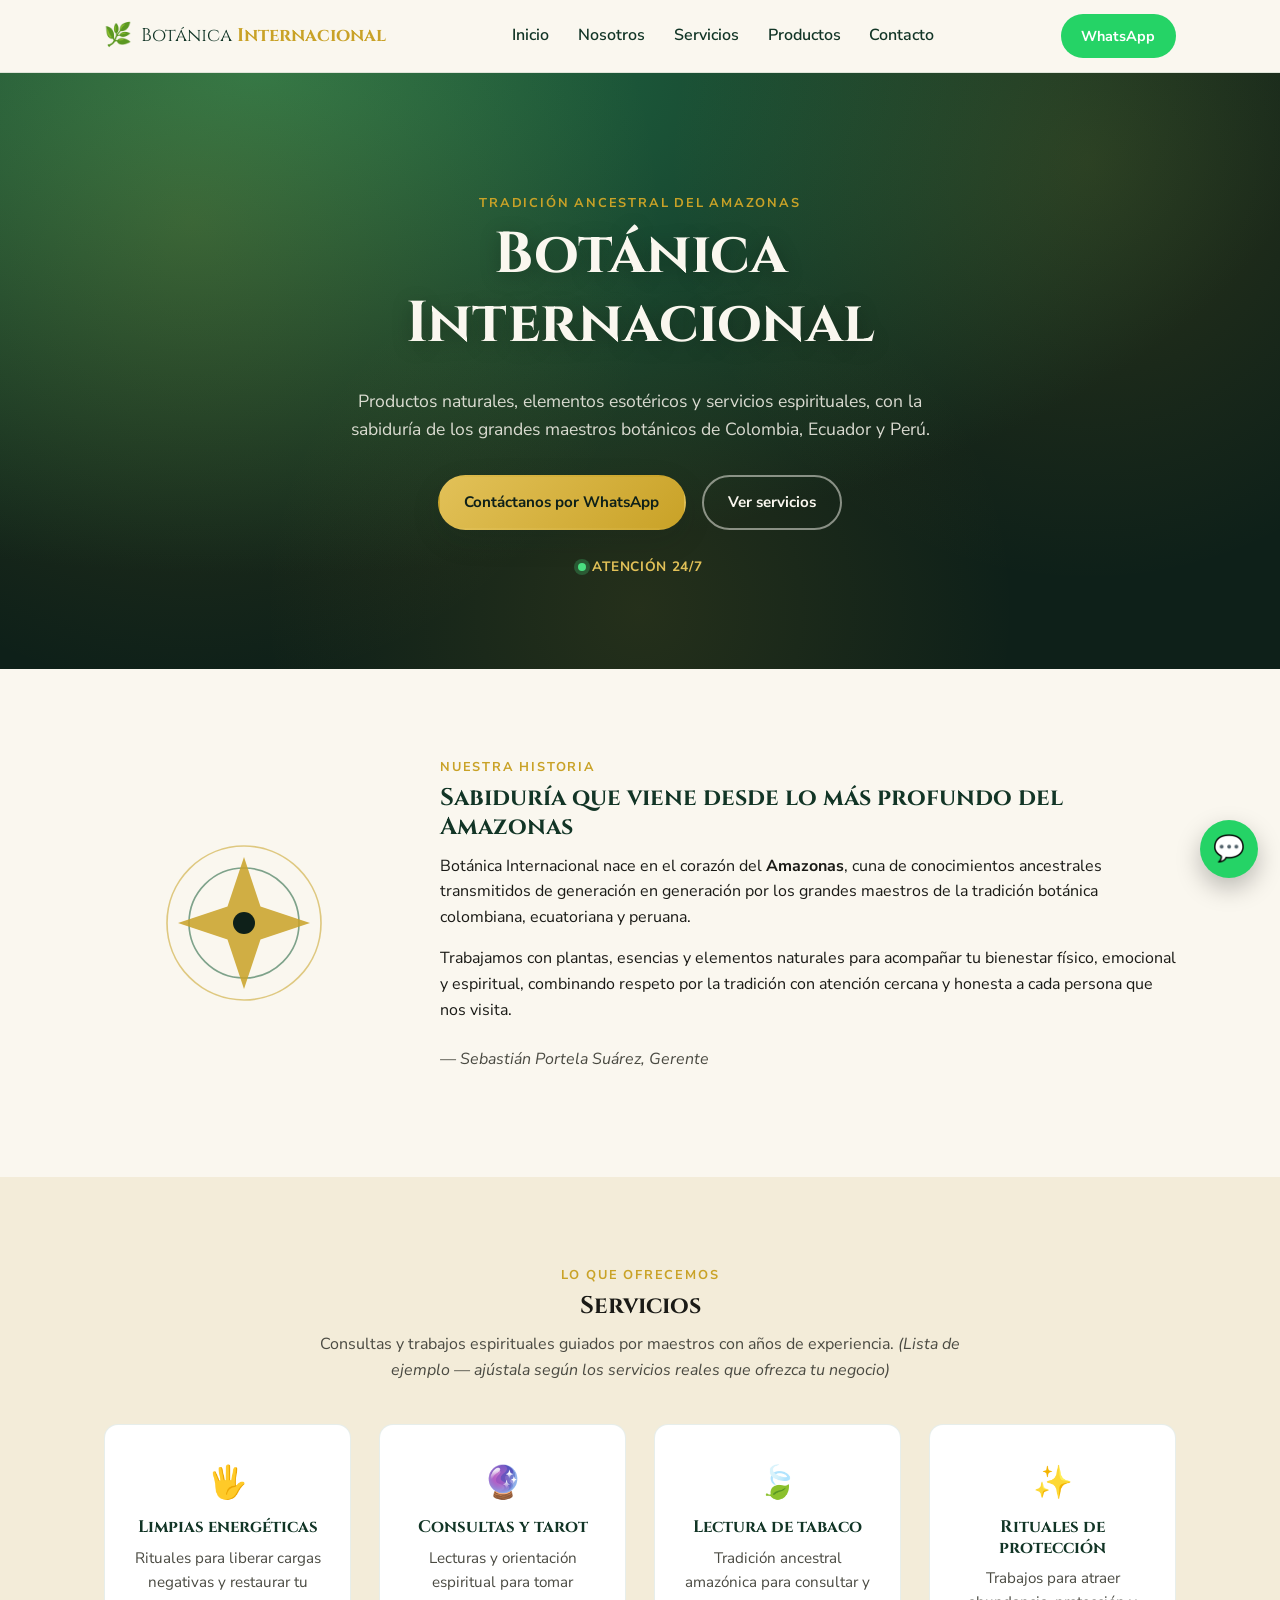
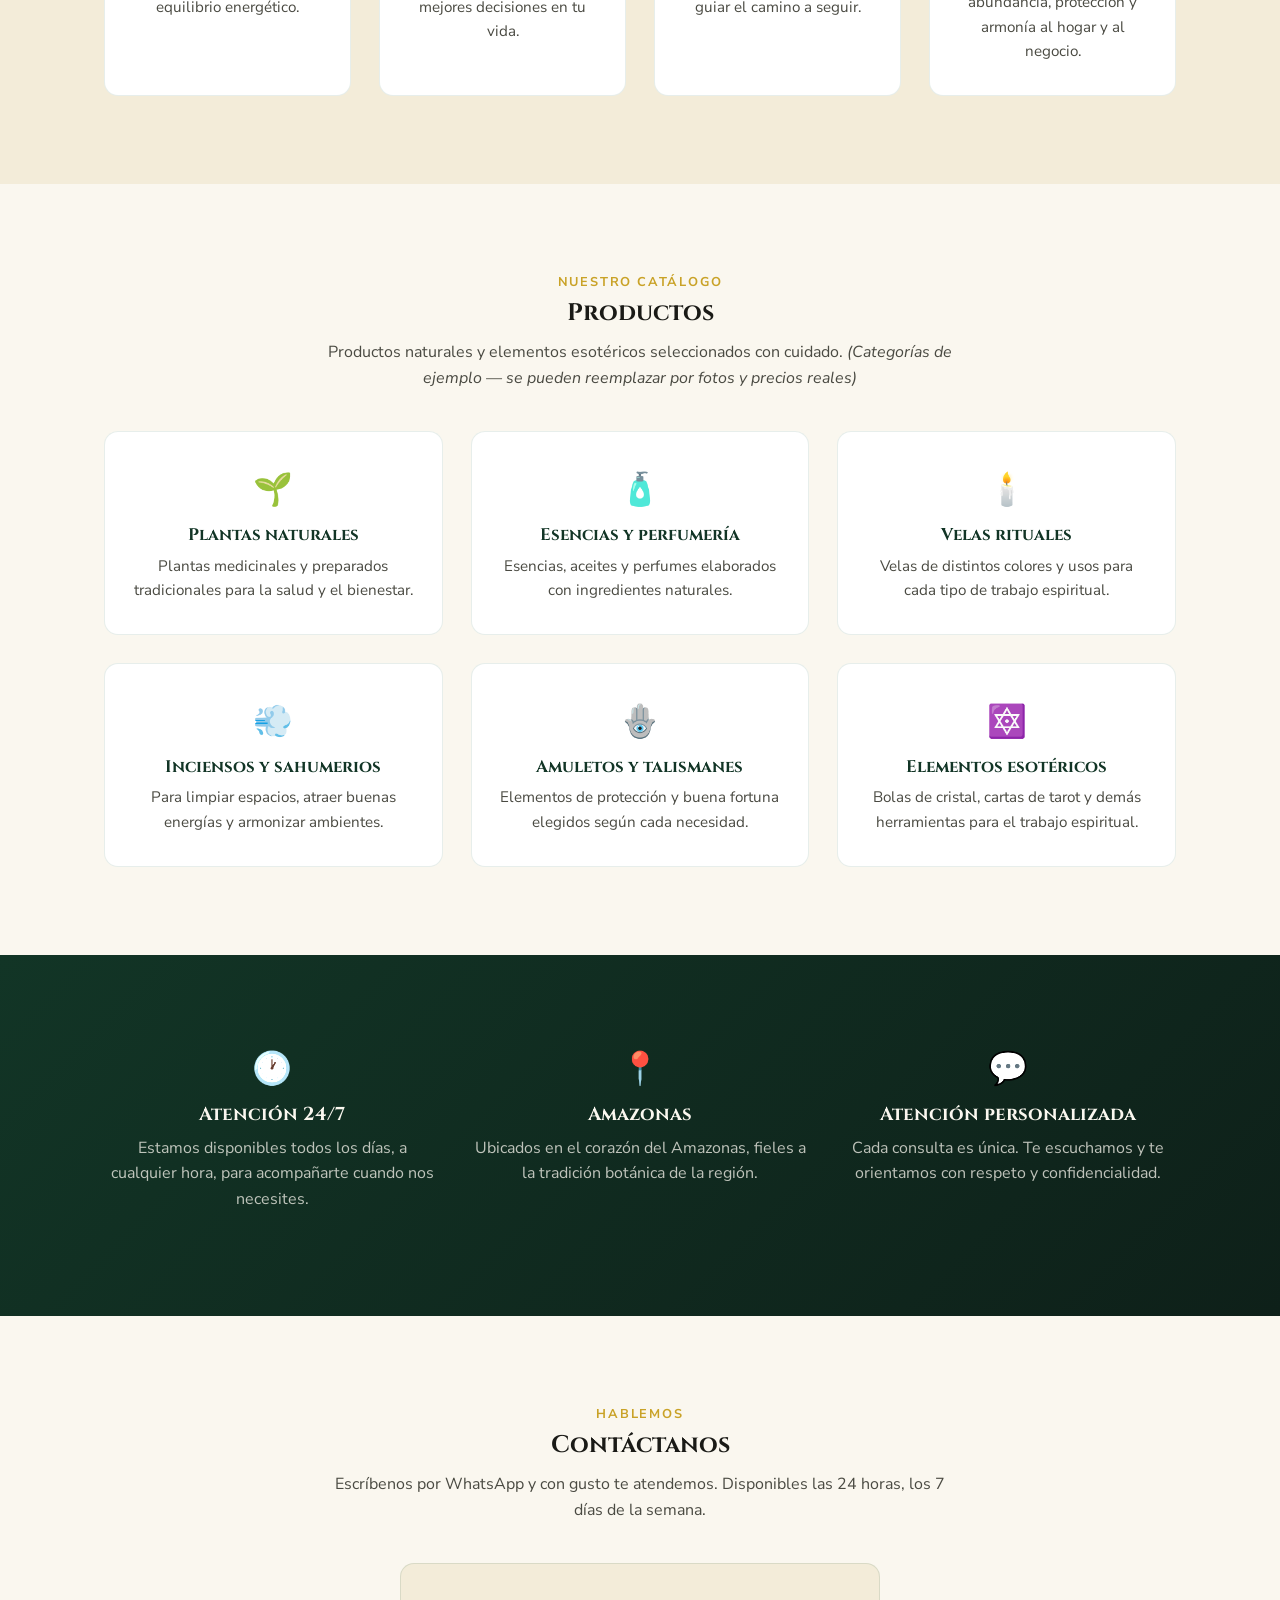
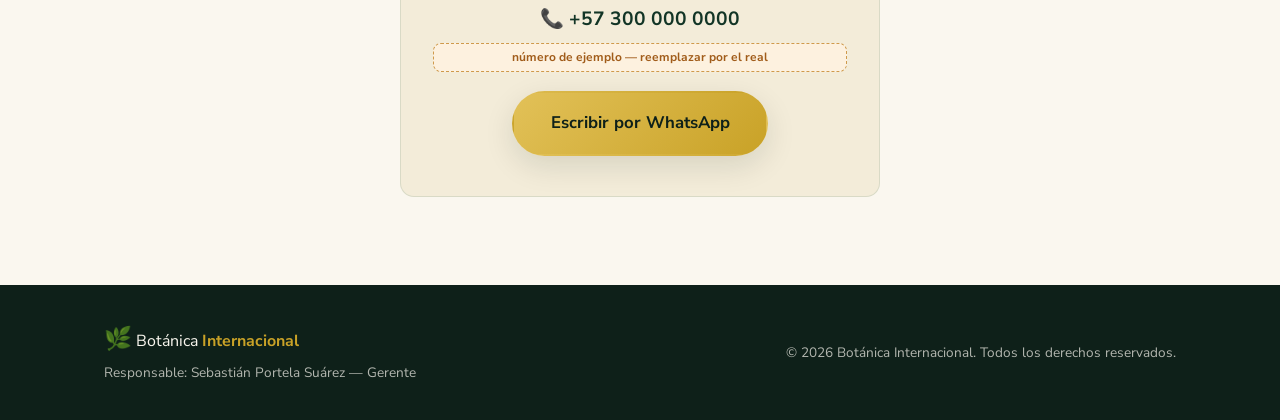
==== index.html @ 78e4eec8 "Sitio inicial: Botánica Internacional (landing page) Co-Authored-By: Claude Sonnet 5 <noreply@anthro" ====
<!DOCTYPE html>
<html lang="es">
<head>
<meta charset="UTF-8">
<meta name="viewport" content="width=device-width, initial-scale=1.0">
<title>Botánica Internacional | Productos Naturales y Elementos Esotéricos - Amazonas</title>
<meta name="description" content="Botánica Internacional: productos naturales, elementos esotéricos y servicios espirituales con sabiduría ancestral del Amazonas. Atención 24/7.">
<link rel="preconnect" href="https://fonts.googleapis.com">
<link href="https://fonts.googleapis.com/css2?family=Cinzel:wght@500;700&family=Nunito+Sans:wght@400;600;700&display=swap" rel="stylesheet">
<link rel="stylesheet" href="css/styles.css">
</head>
<body>

<!-- ===== HEADER ===== -->
<header class="site-header" id="header">
  <div class="container header-inner">
    <a href="#inicio" class="logo">
      <span class="logo-icon">🌿</span>
      <span class="logo-text">Botánica <strong>Internacional</strong></span>
    </a>

    <nav class="nav" id="nav">
      <a href="#inicio">Inicio</a>
      <a href="#nosotros">Nosotros</a>
      <a href="#servicios">Servicios</a>
      <a href="#productos">Productos</a>
      <a href="#contacto">Contacto</a>
    </nav>

    <a href="https://wa.me/573000000000?text=Hola%2C%20quisiera%20más%20información" target="_blank" rel="noopener" class="btn btn-whatsapp header-cta">
      WhatsApp
    </a>

    <button class="hamburger" id="hamburger" aria-label="Abrir menú" aria-expanded="false">
      <span></span><span></span><span></span>
    </button>
  </div>
</header>

<!-- ===== HERO ===== -->
<section class="hero" id="inicio">
  <div class="hero-pattern" aria-hidden="true"></div>
  <div class="container hero-inner">
    <p class="eyebrow">Tradición ancestral del Amazonas</p>
    <h1>Botánica Internacional</h1>
    <p class="hero-sub">
      Productos naturales, elementos esotéricos y servicios espirituales,
      con la sabiduría de los grandes maestros botánicos de Colombia, Ecuador y Perú.
    </p>
    <div class="hero-actions">
      <a href="https://wa.me/573000000000?text=Hola%2C%20quisiera%20más%20información" target="_blank" rel="noopener" class="btn btn-gold">Contáctanos por WhatsApp</a>
      <a href="#servicios" class="btn btn-outline">Ver servicios</a>
    </div>
    <div class="hero-badge">
      <span class="dot"></span> Atención 24/7
    </div>
  </div>
</section>

<!-- ===== NOSOTROS ===== -->
<section class="section" id="nosotros">
  <div class="container about-grid">
    <div class="about-art" aria-hidden="true">
      <svg viewBox="0 0 200 200" class="mystic-svg">
        <circle cx="100" cy="100" r="70" class="ring ring-1"/>
        <circle cx="100" cy="100" r="50" class="ring ring-2"/>
        <path d="M100 40 L115 85 L160 100 L115 115 L100 160 L85 115 L40 100 L85 85 Z" class="star"/>
        <circle cx="100" cy="100" r="10" class="eye-center"/>
      </svg>
    </div>
    <div class="about-text">
      <p class="eyebrow">Nuestra historia</p>
      <h2>Sabiduría que viene desde lo más profundo del Amazonas</h2>
      <p>
        Botánica Internacional nace en el corazón del <strong>Amazonas</strong>, cuna de conocimientos
        ancestrales transmitidos de generación en generación por los grandes maestros de la
        tradición botánica colombiana, ecuatoriana y peruana.
      </p>
      <p>
        Trabajamos con plantas, esencias y elementos naturales para acompañar tu bienestar físico,
        emocional y espiritual, combinando respeto por la tradición con atención cercana y honesta
        a cada persona que nos visita.
      </p>
      <p class="signature">— Sebastián Portela Suárez, Gerente</p>
    </div>
  </div>
</section>

<!-- ===== SERVICIOS ===== -->
<section class="section section-alt" id="servicios">
  <div class="container">
    <p class="eyebrow center">Lo que ofrecemos</p>
    <h2 class="center">Servicios</h2>
    <p class="section-lead center">
      Consultas y trabajos espirituales guiados por maestros con años de experiencia.
      <em>(Lista de ejemplo — ajústala según los servicios reales que ofrezca tu negocio)</em>
    </p>

    <div class="grid grid-4">
      <div class="card">
        <div class="card-icon">🖐️</div>
        <h3>Limpias energéticas</h3>
        <p>Rituales para liberar cargas negativas y restaurar tu equilibrio energético.</p>
      </div>
      <div class="card">
        <div class="card-icon">🔮</div>
        <h3>Consultas y tarot</h3>
        <p>Lecturas y orientación espiritual para tomar mejores decisiones en tu vida.</p>
      </div>
      <div class="card">
        <div class="card-icon">🍃</div>
        <h3>Lectura de tabaco</h3>
        <p>Tradición ancestral amazónica para consultar y guiar el camino a seguir.</p>
      </div>
      <div class="card">
        <div class="card-icon">✨</div>
        <h3>Rituales de protección</h3>
        <p>Trabajos para atraer abundancia, protección y armonía al hogar y al negocio.</p>
      </div>
    </div>
  </div>
</section>

<!-- ===== PRODUCTOS ===== -->
<section class="section" id="productos">
  <div class="container">
    <p class="eyebrow center">Nuestro catálogo</p>
    <h2 class="center">Productos</h2>
    <p class="section-lead center">
      Productos naturales y elementos esotéricos seleccionados con cuidado.
      <em>(Categorías de ejemplo — se pueden reemplazar por fotos y precios reales)</em>
    </p>

    <div class="grid grid-3">
      <div class="card product-card">
        <div class="card-icon">🌱</div>
        <h3>Plantas naturales</h3>
        <p>Plantas medicinales y preparados tradicionales para la salud y el bienestar.</p>
      </div>
      <div class="card product-card">
        <div class="card-icon">🧴</div>
        <h3>Esencias y perfumería</h3>
        <p>Esencias, aceites y perfumes elaborados con ingredientes naturales.</p>
      </div>
      <div class="card product-card">
        <div class="card-icon">🕯️</div>
        <h3>Velas rituales</h3>
        <p>Velas de distintos colores y usos para cada tipo de trabajo espiritual.</p>
      </div>
      <div class="card product-card">
        <div class="card-icon">💨</div>
        <h3>Inciensos y sahumerios</h3>
        <p>Para limpiar espacios, atraer buenas energías y armonizar ambientes.</p>
      </div>
      <div class="card product-card">
        <div class="card-icon">🪬</div>
        <h3>Amuletos y talismanes</h3>
        <p>Elementos de protección y buena fortuna elegidos según cada necesidad.</p>
      </div>
      <div class="card product-card">
        <div class="card-icon">🔯</div>
        <h3>Elementos esotéricos</h3>
        <p>Bolas de cristal, cartas de tarot y demás herramientas para el trabajo espiritual.</p>
      </div>
    </div>
  </div>
</section>

<!-- ===== ATENCIÓN / UBICACIÓN ===== -->
<section class="section section-dark" id="atencion">
  <div class="container atencion-grid">
    <div class="atencion-item">
      <div class="card-icon">🕐</div>
      <h3>Atención 24/7</h3>
      <p>Estamos disponibles todos los días, a cualquier hora, para acompañarte cuando nos necesites.</p>
    </div>
    <div class="atencion-item">
      <div class="card-icon">📍</div>
      <h3>Amazonas</h3>
      <p>Ubicados en el corazón del Amazonas, fieles a la tradición botánica de la región.</p>
    </div>
    <div class="atencion-item">
      <div class="card-icon">💬</div>
      <h3>Atención personalizada</h3>
      <p>Cada consulta es única. Te escuchamos y te orientamos con respeto y confidencialidad.</p>
    </div>
  </div>
</section>

<!-- ===== CONTACTO ===== -->
<section class="section contact-section" id="contacto">
  <div class="container contact-inner">
    <p class="eyebrow center">Hablemos</p>
    <h2 class="center">Contáctanos</h2>
    <p class="section-lead center">
      Escríbenos por WhatsApp y con gusto te atendemos. Disponibles las 24 horas, los 7 días de la semana.
    </p>

    <div class="contact-box">
      <p class="contact-phone">
        📞 <strong>+57 300 000 0000</strong>
        <span class="placeholder-tag">número de ejemplo — reemplazar por el real</span>
      </p>
      <a href="https://wa.me/573000000000?text=Hola%2C%20quisiera%20más%20información" target="_blank" rel="noopener" class="btn btn-gold btn-lg">
        Escribir por WhatsApp
      </a>
    </div>
  </div>
</section>

<!-- ===== FOOTER ===== -->
<footer class="site-footer">
  <div class="container footer-inner">
    <div>
      <span class="logo-icon">🌿</span>
      <span class="logo-text">Botánica <strong>Internacional</strong></span>
      <p class="footer-resp">Responsable: Sebastián Portela Suárez — Gerente</p>
    </div>
    <p class="footer-copy">&copy; <span id="year"></span> Botánica Internacional. Todos los derechos reservados.</p>
  </div>
</footer>

<!-- Botón flotante de WhatsApp -->
<a href="https://wa.me/573000000000?text=Hola%2C%20quisiera%20más%20información" target="_blank" rel="noopener" class="whatsapp-float" aria-label="Escríbenos por WhatsApp">
  💬
</a>

<script src="js/script.js"></script>
</body>
</html>
---- css/styles.css ----
/* =========================================================
   Botánica Internacional — estilos
   Paleta inspirada en el ticket del sorteo: verde profundo + dorado
   ========================================================= */

:root{
  --green-950:#0e2019;
  --green-900:#123526;
  --green-800:#1b5e3a;
  --green-700:#227249;
  --gold-500:#c9a227;
  --gold-400:#e2c158;
  --cream-50:#faf7ef;
  --cream-100:#f3ecd9;
  --ink-900:#1a1a16;
  --ink-600:#4a4a42;

  --font-display:'Cinzel', serif;
  --font-body:'Nunito Sans', sans-serif;

  --radius:14px;
  --shadow-soft:0 10px 30px rgba(14,32,25,.12);
  --shadow-lift:0 16px 40px rgba(14,32,25,.2);
}

*{box-sizing:border-box;}
html{scroll-behavior:smooth;}
body{
  margin:0;
  font-family:var(--font-body);
  color:var(--ink-900);
  background:var(--cream-50);
  line-height:1.6;
}
img{max-width:100%;display:block;}
a{text-decoration:none;color:inherit;}
h1,h2,h3{font-family:var(--font-display);line-height:1.2;margin:0 0 .5em;}
p{margin:0 0 1em;}

.container{
  width:100%;
  max-width:1120px;
  margin:0 auto;
  padding:0 24px;
}

.eyebrow{
  text-transform:uppercase;
  letter-spacing:.14em;
  font-size:.8rem;
  font-weight:700;
  color:var(--gold-500);
  margin-bottom:.5em;
}
.center{text-align:center;}
.section-lead{max-width:640px;margin:0 auto 2.5rem;color:var(--ink-600);}
.section-lead.center{margin-left:auto;margin-right:auto;}

/* ---------- Buttons ---------- */
.btn{
  display:inline-flex;
  align-items:center;
  justify-content:center;
  gap:.5em;
  padding:.85em 1.6em;
  border-radius:999px;
  font-weight:700;
  font-size:.95rem;
  transition:transform .15s ease, box-shadow .15s ease, background .15s ease;
  border:2px solid transparent;
  cursor:pointer;
}
.btn:hover{transform:translateY(-2px);}
.btn-gold{
  background:linear-gradient(135deg,var(--gold-400),var(--gold-500));
  color:var(--green-950);
  box-shadow:var(--shadow-soft);
}
.btn-gold:hover{box-shadow:var(--shadow-lift);}
.btn-outline{
  border-color:rgba(250,247,239,.5);
  color:var(--cream-50);
}
.btn-outline:hover{background:rgba(250,247,239,.1);}
.btn-whatsapp{
  background:#25D366;
  color:#fff;
  padding:.6em 1.3em;
  font-size:.9rem;
}
.btn-lg{padding:1em 2.2em;font-size:1.05rem;}

/* ---------- Header ---------- */
.site-header{
  position:sticky;
  top:0;
  z-index:100;
  background:rgba(250,247,239,.92);
  backdrop-filter:blur(8px);
  border-bottom:1px solid rgba(27,94,58,.12);
}
.header-inner{
  display:flex;
  align-items:center;
  justify-content:space-between;
  padding:14px 24px;
  gap:16px;
}
.logo{display:flex;align-items:center;gap:.5em;font-family:var(--font-display);font-size:1.15rem;color:var(--green-900);}
.logo-icon{font-size:1.4rem;}
.logo-text strong{color:var(--gold-500);}

.nav{display:flex;gap:1.8rem;}
.nav a{
  font-weight:600;
  color:var(--green-900);
  position:relative;
  padding:4px 0;
}
.nav a::after{
  content:"";
  position:absolute;
  left:0;bottom:-2px;
  width:0;height:2px;
  background:var(--gold-500);
  transition:width .2s ease;
}
.nav a:hover::after{width:100%;}

.header-cta{white-space:nowrap;}

.hamburger{
  display:none;
  flex-direction:column;
  justify-content:center;
  gap:5px;
  width:38px;height:38px;
  background:none;
  border:none;
  cursor:pointer;
}
.hamburger span{
  display:block;
  height:2px;
  background:var(--green-900);
  border-radius:2px;
  transition:transform .2s ease, opacity .2s ease;
}

/* ---------- Hero ---------- */
.hero{
  position:relative;
  background:radial-gradient(120% 120% at 20% 0%, var(--green-700), var(--green-950) 70%);
  color:var(--cream-50);
  padding:120px 0 90px;
  overflow:hidden;
  text-align:center;
}
.hero-pattern{
  position:absolute;
  inset:0;
  background-image:
    radial-gradient(circle at 15% 25%, rgba(201,162,39,.18) 0, transparent 40%),
    radial-gradient(circle at 85% 15%, rgba(201,162,39,.14) 0, transparent 35%),
    radial-gradient(circle at 50% 90%, rgba(201,162,39,.12) 0, transparent 45%);
  pointer-events:none;
}
.hero-inner{position:relative;z-index:1;max-width:760px;}
.hero h1{
  font-size:clamp(2.4rem, 5vw, 3.6rem);
  color:var(--cream-50);
  text-shadow:0 4px 20px rgba(0,0,0,.25);
}
.hero-sub{
  font-size:1.1rem;
  color:rgba(250,247,239,.85);
  max-width:600px;
  margin-left:auto;
  margin-right:auto;
}
.hero-actions{
  display:flex;
  gap:16px;
  justify-content:center;
  flex-wrap:wrap;
  margin:2rem 0 1.5rem;
}
.hero-badge{
  display:inline-flex;
  align-items:center;
  gap:.5em;
  font-size:.85rem;
  font-weight:700;
  letter-spacing:.05em;
  text-transform:uppercase;
  color:var(--gold-400);
}
.dot{
  width:8px;height:8px;
  border-radius:50%;
  background:#4ade80;
  box-shadow:0 0 0 4px rgba(74,222,128,.25);
}

/* ---------- Sections ---------- */
.section{padding:88px 0;}
.section-alt{background:var(--cream-100);}
.section-dark{
  background:linear-gradient(135deg,var(--green-900),var(--green-950));
  color:var(--cream-50);
}
.section-dark h3{color:var(--cream-50);}
.section-dark .card-icon{filter:brightness(1.2);}

/* ---------- About ---------- */
.about-grid{
  display:grid;
  grid-template-columns:280px 1fr;
  gap:56px;
  align-items:center;
}
.about-art{display:flex;justify-content:center;}
.mystic-svg{width:220px;height:220px;}
.ring{fill:none;stroke:var(--gold-500);stroke-width:1.5;opacity:.55;}
.ring-2{stroke:var(--green-800);}
.star{fill:var(--gold-500);opacity:.85;}
.eye-center{fill:var(--green-950);}
.about-text h2{color:var(--green-900);}
.signature{font-style:italic;color:var(--ink-600);margin-top:1.5rem;}

/* ---------- Grids / cards ---------- */
.grid{display:grid;gap:28px;}
.grid-3{grid-template-columns:repeat(3,1fr);}
.grid-4{grid-template-columns:repeat(4,1fr);}

.card{
  background:#fff;
  border:1px solid rgba(27,94,58,.1);
  border-radius:var(--radius);
  padding:32px 24px;
  text-align:center;
  transition:transform .2s ease, box-shadow .2s ease;
}
.card:hover{transform:translateY(-4px);box-shadow:var(--shadow-soft);}
.section-alt .card{background:#fff;}
.card-icon{font-size:2rem;margin-bottom:.6rem;}
.card h3{font-size:1.05rem;color:var(--green-900);}
.section-dark .card h3{color:var(--cream-50);}
.card p{color:var(--ink-600);font-size:.95rem;margin:0;}
.section-dark .card p{color:rgba(250,247,239,.75);}

/* ---------- Atención ---------- */
.atencion-grid{
  display:grid;
  grid-template-columns:repeat(3,1fr);
  gap:32px;
  text-align:center;
}
.atencion-item h3{color:var(--cream-50);}
.atencion-item p{color:rgba(250,247,239,.75);}

/* ---------- Contact ---------- */
.contact-box{
  max-width:480px;
  margin:0 auto;
  text-align:center;
  background:var(--cream-100);
  border:1px solid rgba(27,94,58,.12);
  border-radius:var(--radius);
  padding:40px 32px;
}
.contact-phone{font-size:1.2rem;color:var(--green-900);}
.placeholder-tag{
  display:block;
  font-size:.75rem;
  font-weight:700;
  color:#a15c1a;
  background:#fdf1df;
  border:1px dashed #cf9a4c;
  border-radius:8px;
  padding:4px 10px;
  margin-top:8px;
}

/* ---------- Footer ---------- */
.site-footer{
  background:var(--green-950);
  color:rgba(250,247,239,.7);
  padding:36px 0;
}
.footer-inner{
  display:flex;
  justify-content:space-between;
  align-items:center;
  flex-wrap:wrap;
  gap:16px;
}
.footer-inner .logo-text{color:var(--cream-50);}
.footer-resp{font-size:.85rem;margin:.4em 0 0;}
.footer-copy{font-size:.85rem;margin:0;}

/* ---------- Floating WhatsApp ---------- */
.whatsapp-float{
  position:fixed;
  right:22px;
  bottom:22px;
  width:58px;height:58px;
  border-radius:50%;
  background:#25D366;
  color:#fff;
  display:flex;
  align-items:center;
  justify-content:center;
  font-size:1.6rem;
  box-shadow:0 10px 24px rgba(0,0,0,.25);
  z-index:200;
  transition:transform .15s ease;
}
.whatsapp-float:hover{transform:scale(1.08);}

/* ---------- Responsive ---------- */
@media (max-width:900px){
  .about-grid{grid-template-columns:1fr;text-align:center;}
  .about-art{order:-1;}
  .grid-4{grid-template-columns:repeat(2,1fr);}
  .grid-3{grid-template-columns:repeat(2,1fr);}
  .atencion-grid{grid-template-columns:1fr;}
}

@media (max-width:760px){
  .nav{
    position:fixed;
    top:70px;
    left:0;right:0;
    background:var(--cream-50);
    flex-direction:column;
    align-items:center;
    gap:0;
    padding:0;
    max-height:0;
    overflow:hidden;
    transition:max-height .25s ease;
    border-bottom:1px solid rgba(27,94,58,.12);
  }
  .nav.open{max-height:320px;padding:16px 0;}
  .nav a{padding:12px 0;width:100%;text-align:center;}
  .header-cta{display:none;}
  .hamburger{display:flex;}
  .grid-4,.grid-3{grid-template-columns:1fr;}
  .hero{padding:100px 0 70px;}
}
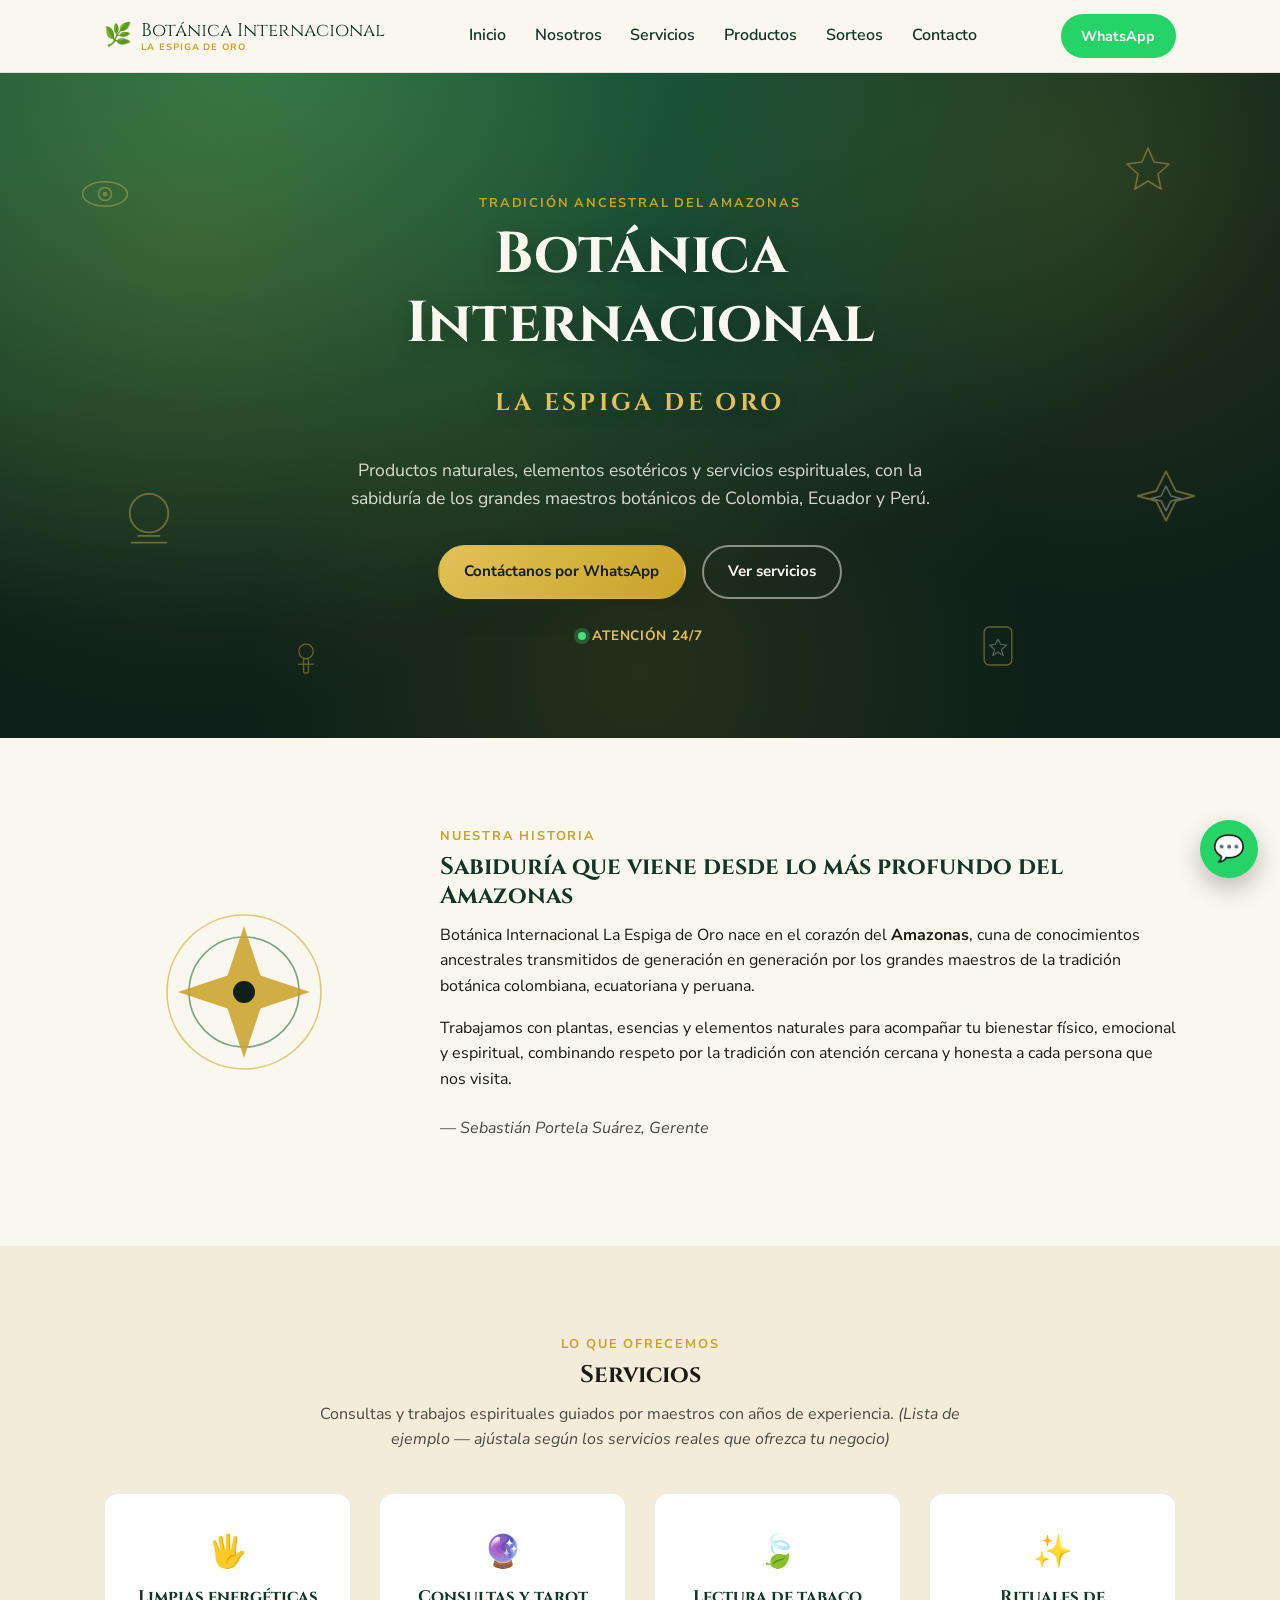
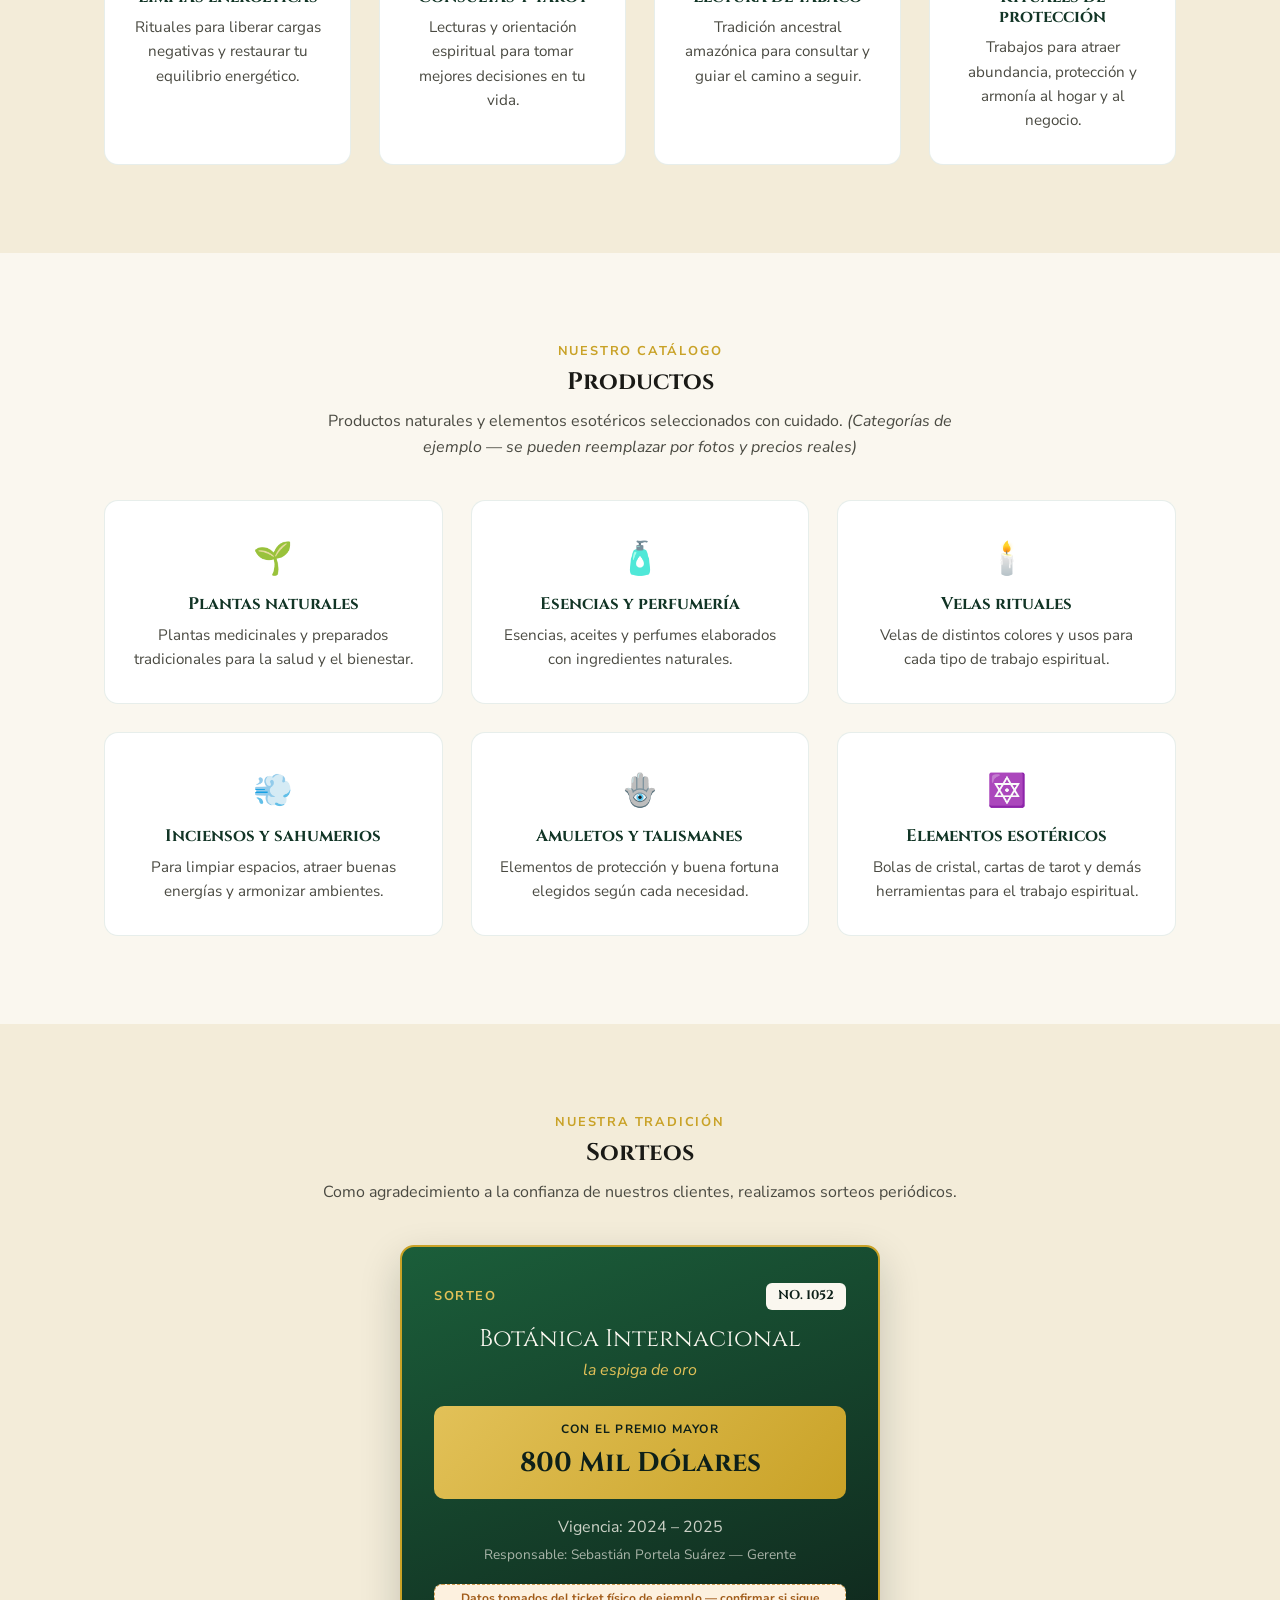
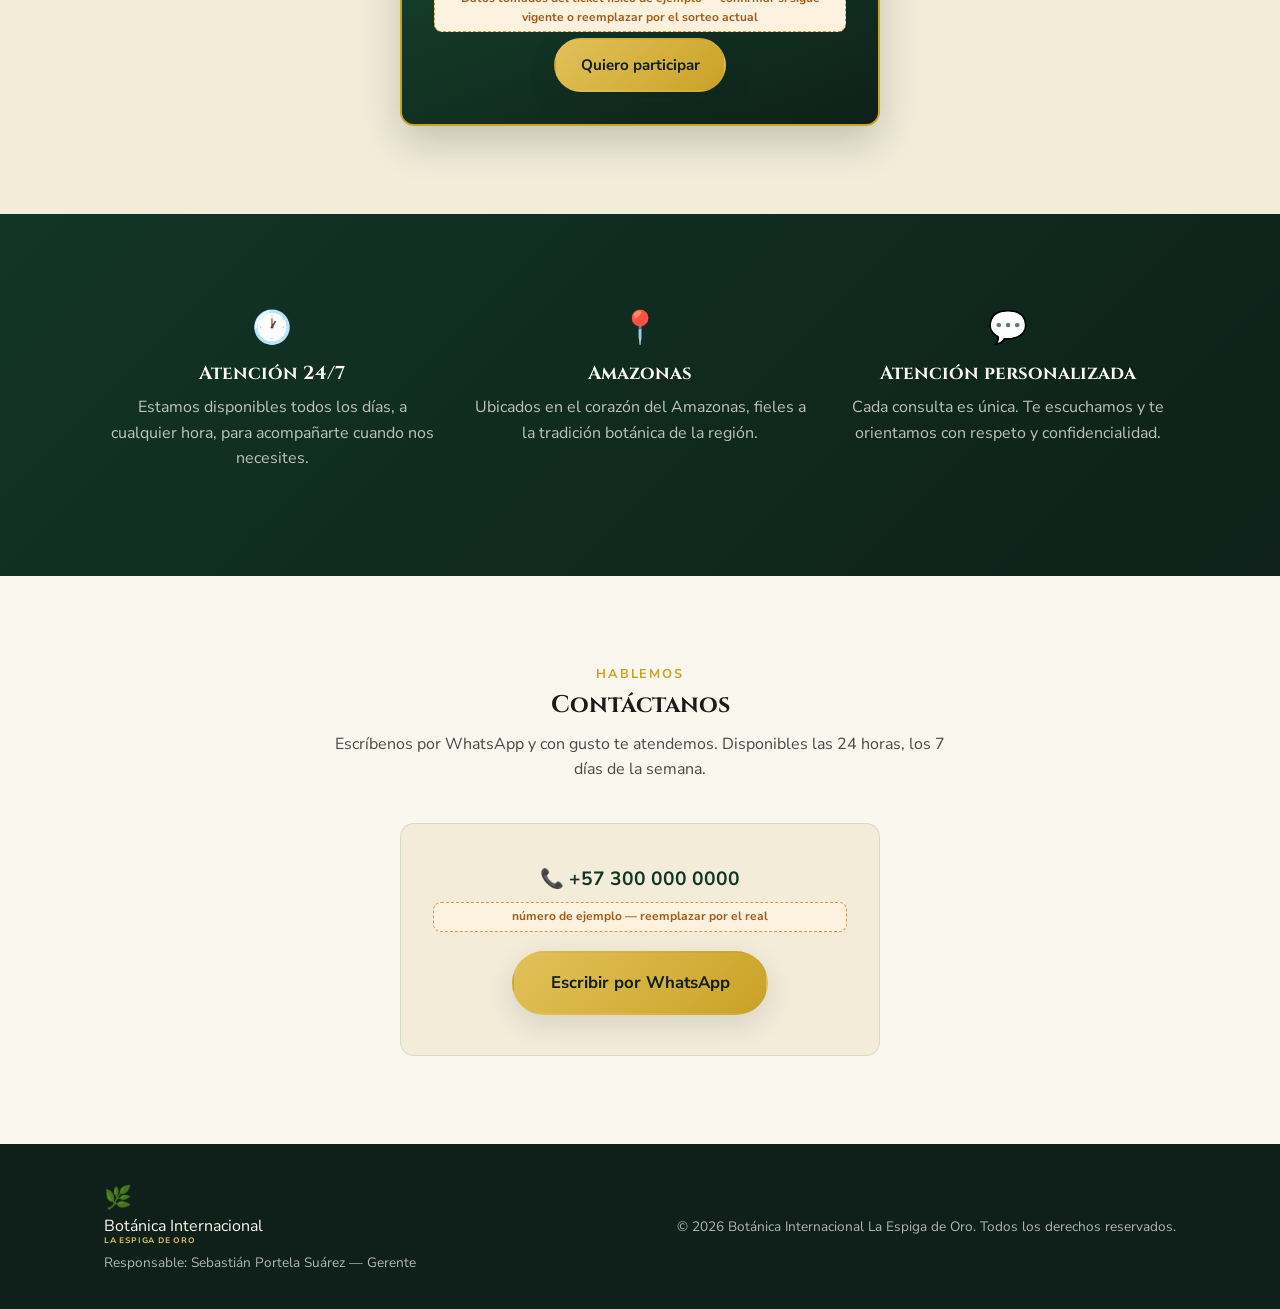
==== commit 576254d1: "Actualiza nombre a 'Botánica Internacional La Espiga de Oro', agrega íconos esotéricos decorativos e" ====
--- a/index.html
+++ b/index.html
@@ -3,8 +3,8 @@
 <head>
 <meta charset="UTF-8">
 <meta name="viewport" content="width=device-width, initial-scale=1.0">
-<title>Botánica Internacional | Productos Naturales y Elementos Esotéricos - Amazonas</title>
-<meta name="description" content="Botánica Internacional: productos naturales, elementos esotéricos y servicios espirituales con sabiduría ancestral del Amazonas. Atención 24/7.">
+<title>Botánica Internacional La Espiga de Oro | Productos Naturales y Elementos Esotéricos - Amazonas</title>
+<meta name="description" content="Botánica Internacional La Espiga de Oro: productos naturales, elementos esotéricos, servicios espirituales y sorteos con sabiduría ancestral del Amazonas. Atención 24/7.">
 <link rel="preconnect" href="https://fonts.googleapis.com">
 <link href="https://fonts.googleapis.com/css2?family=Cinzel:wght@500;700&family=Nunito+Sans:wght@400;600;700&display=swap" rel="stylesheet">
 <link rel="stylesheet" href="css/styles.css">
@@ -16,7 +16,10 @@
   <div class="container header-inner">
     <a href="#inicio" class="logo">
       <span class="logo-icon">🌿</span>
-      <span class="logo-text">Botánica <strong>Internacional</strong></span>
+      <span class="logo-text">
+        Botánica Internacional
+        <span class="logo-sub">La Espiga de Oro</span>
+      </span>
     </a>
 
     <nav class="nav" id="nav">
@@ -24,6 +27,7 @@
       <a href="#nosotros">Nosotros</a>
       <a href="#servicios">Servicios</a>
       <a href="#productos">Productos</a>
+      <a href="#sorteos">Sorteos</a>
       <a href="#contacto">Contacto</a>
     </nav>
 
@@ -40,9 +44,20 @@
 <!-- ===== HERO ===== -->
 <section class="hero" id="inicio">
   <div class="hero-pattern" aria-hidden="true"></div>
+
+  <!-- Íconos esotéricos decorativos -->
+  <div class="hero-deco" aria-hidden="true">
+    <svg class="hero-icon icon-1" viewBox="0 0 60 60"><ellipse cx="30" cy="30" rx="24" ry="13" class="deco-line"/><circle cx="30" cy="30" r="7" class="deco-line"/><circle cx="30" cy="30" r="2.5" class="deco-fill"/></svg>
+    <svg class="hero-icon icon-2" viewBox="0 0 60 60"><circle cx="30" cy="24" r="17" class="deco-line"/><line x1="14" y1="50" x2="46" y2="50" class="deco-line"/><line x1="20" y1="44" x2="40" y2="44" class="deco-line"/></svg>
+    <svg class="hero-icon icon-3" viewBox="0 0 60 60"><path d="M30 8 L36 22 L51 24 L40 34 L43 49 L30 41 L17 49 L20 34 L9 24 L24 22 Z" class="deco-line"/></svg>
+    <svg class="hero-icon icon-4" viewBox="0 0 60 60"><path d="M30 10 L38 26 L53 30 L38 34 L30 50 L22 34 L7 30 L22 26 Z" class="deco-line"/><path d="M30 22 L34 30 L42 32 L34 34 L30 42 L26 34 L18 32 L26 30 Z" class="deco-line-2"/></svg>
+    <svg class="hero-icon icon-5" viewBox="0 0 60 60"><circle cx="30" cy="18" r="9" class="deco-line"/><rect x="27" y="27" width="6" height="18" rx="2" class="deco-line"/><line x1="20" y1="34" x2="40" y2="34" class="deco-line"/></svg>
+    <svg class="hero-icon icon-6" viewBox="0 0 60 60"><rect x="14" y="8" width="32" height="44" rx="6" class="deco-line"/><path d="M30 22 L33 28 L40 29 L34 34 L36 41 L30 37 L24 41 L26 34 L20 29 L27 28 Z" class="deco-line-2"/></svg>
+  </div>
+
   <div class="container hero-inner">
     <p class="eyebrow">Tradición ancestral del Amazonas</p>
-    <h1>Botánica Internacional</h1>
+    <h1>Botánica Internacional<br><span class="hero-accent">La Espiga de Oro</span></h1>
     <p class="hero-sub">
       Productos naturales, elementos esotéricos y servicios espirituales,
       con la sabiduría de los grandes maestros botánicos de Colombia, Ecuador y Perú.
@@ -72,7 +87,7 @@
       <p class="eyebrow">Nuestra historia</p>
       <h2>Sabiduría que viene desde lo más profundo del Amazonas</h2>
       <p>
-        Botánica Internacional nace en el corazón del <strong>Amazonas</strong>, cuna de conocimientos
+        Botánica Internacional La Espiga de Oro nace en el corazón del <strong>Amazonas</strong>, cuna de conocimientos
         ancestrales transmitidos de generación en generación por los grandes maestros de la
         tradición botánica colombiana, ecuatoriana y peruana.
       </p>
@@ -166,6 +181,42 @@
   </div>
 </section>
 
+<!-- ===== SORTEOS ===== -->
+<section class="section section-alt sorteo-section" id="sorteos">
+  <div class="container">
+    <p class="eyebrow center">Nuestra tradición</p>
+    <h2 class="center">Sorteos</h2>
+    <p class="section-lead center">
+      Como agradecimiento a la confianza de nuestros clientes, realizamos sorteos periódicos.
+    </p>
+
+    <div class="ticket-card">
+      <div class="ticket-top">
+        <span>Sorteo</span>
+        <span class="ticket-number">No. 1052</span>
+      </div>
+      <div class="ticket-brand">Botánica Internacional</div>
+      <div class="ticket-sub">la espiga de oro</div>
+
+      <div class="ticket-prize">
+        <span class="ticket-prize-label">Con el premio mayor</span>
+        <span class="ticket-prize-amount">800 Mil Dólares</span>
+      </div>
+
+      <p class="ticket-period">Vigencia: 2024 – 2025</p>
+      <p class="ticket-responsable">Responsable: Sebastián Portela Suárez — Gerente</p>
+
+      <span class="placeholder-tag placeholder-tag-dark">
+        Datos tomados del ticket físico de ejemplo — confirmar si sigue vigente o reemplazar por el sorteo actual
+      </span>
+
+      <a href="https://wa.me/573000000000?text=Hola%2C%20quiero%20información%20del%20sorteo" target="_blank" rel="noopener" class="btn btn-gold ticket-cta">
+        Quiero participar
+      </a>
+    </div>
+  </div>
+</section>
+
 <!-- ===== ATENCIÓN / UBICACIÓN ===== -->
 <section class="section section-dark" id="atencion">
   <div class="container atencion-grid">
@@ -213,10 +264,13 @@
   <div class="container footer-inner">
     <div>
       <span class="logo-icon">🌿</span>
-      <span class="logo-text">Botánica <strong>Internacional</strong></span>
+      <span class="logo-text">
+        Botánica Internacional
+        <span class="logo-sub">La Espiga de Oro</span>
+      </span>
       <p class="footer-resp">Responsable: Sebastián Portela Suárez — Gerente</p>
     </div>
-    <p class="footer-copy">&copy; <span id="year"></span> Botánica Internacional. Todos los derechos reservados.</p>
+    <p class="footer-copy">&copy; <span id="year"></span> Botánica Internacional La Espiga de Oro. Todos los derechos reservados.</p>
   </div>
 </footer>
 
--- a/css/styles.css
+++ b/css/styles.css
@@ -108,7 +108,16 @@
 }
 .logo{display:flex;align-items:center;gap:.5em;font-family:var(--font-display);font-size:1.15rem;color:var(--green-900);}
 .logo-icon{font-size:1.4rem;}
-.logo-text strong{color:var(--gold-500);}
+.logo-text{display:flex;flex-direction:column;line-height:1.25;}
+.logo-sub{
+  font-size:.5em;
+  font-family:var(--font-body);
+  font-weight:700;
+  color:var(--gold-500);
+  text-transform:uppercase;
+  letter-spacing:.1em;
+}
+.footer-inner .logo-sub{color:var(--gold-400);}
 
 .nav{display:flex;gap:1.8rem;}
 .nav a{
@@ -171,6 +180,52 @@
   color:var(--cream-50);
   text-shadow:0 4px 20px rgba(0,0,0,.25);
 }
+.hero-accent{
+  display:inline-block;
+  margin-top:.15em;
+  font-size:.42em;
+  letter-spacing:.14em;
+  text-transform:uppercase;
+  color:var(--gold-400);
+}
+
+/* ---------- Hero decorative esoteric icons ---------- */
+.hero-deco{
+  position:absolute;
+  inset:0;
+  z-index:0;
+  overflow:hidden;
+  pointer-events:none;
+}
+.hero-icon{
+  position:absolute;
+  width:64px;
+  height:64px;
+  opacity:.4;
+  animation:hero-icon-float 7s ease-in-out infinite;
+}
+.deco-line{fill:none;stroke:var(--gold-400);stroke-width:1.6;stroke-linejoin:round;}
+.deco-line-2{fill:none;stroke:var(--cream-50);stroke-width:1.3;stroke-linejoin:round;opacity:.8;}
+.deco-fill{fill:var(--gold-400);}
+
+.icon-1{top:14%;left:6%;width:56px;height:56px;animation-delay:0s;}
+.icon-2{top:62%;left:9%;width:68px;height:68px;animation-delay:1.2s;}
+.icon-3{top:10%;right:8%;width:60px;height:60px;animation-delay:.6s;}
+.icon-4{top:58%;right:6%;width:74px;height:74px;animation-delay:1.8s;}
+.icon-5{bottom:8%;left:22%;width:48px;height:48px;animation-delay:2.4s;}
+.icon-6{bottom:10%;right:20%;width:52px;height:52px;animation-delay:.9s;}
+
+@keyframes hero-icon-float{
+  0%,100%{transform:translateY(0) rotate(0deg);}
+  50%{transform:translateY(-10px) rotate(3deg);}
+}
+@media (prefers-reduced-motion: reduce){
+  .hero-icon{animation:none;}
+}
+@media (max-width:760px){
+  .icon-2,.icon-4{display:none;}
+  .hero-icon{opacity:.28;}
+}
 .hero-sub{
   font-size:1.1rem;
   color:rgba(250,247,239,.85);
@@ -227,6 +282,78 @@
 .eye-center{fill:var(--green-950);}
 .about-text h2{color:var(--green-900);}
 .signature{font-style:italic;color:var(--ink-600);margin-top:1.5rem;}
+
+/* ---------- Sorteos (ticket card) ---------- */
+.ticket-card{
+  position:relative;
+  max-width:480px;
+  margin:0 auto;
+  background:linear-gradient(160deg,var(--green-800),var(--green-950));
+  border:2px solid var(--gold-500);
+  border-radius:var(--radius);
+  padding:36px 32px 32px;
+  text-align:center;
+  color:var(--cream-50);
+  box-shadow:var(--shadow-lift);
+}
+.ticket-top{
+  display:flex;
+  justify-content:space-between;
+  align-items:center;
+  text-transform:uppercase;
+  letter-spacing:.12em;
+  font-weight:700;
+  font-size:.8rem;
+  color:var(--gold-400);
+  margin-bottom:10px;
+}
+.ticket-number{
+  background:var(--cream-50);
+  color:var(--green-950);
+  padding:3px 12px;
+  border-radius:6px;
+  font-family:var(--font-display);
+  letter-spacing:normal;
+}
+.ticket-brand{
+  font-family:var(--font-display);
+  font-size:1.5rem;
+}
+.ticket-sub{
+  font-style:italic;
+  color:var(--gold-400);
+  margin-bottom:22px;
+}
+.ticket-prize{
+  display:flex;
+  flex-direction:column;
+  gap:2px;
+  background:linear-gradient(135deg,var(--gold-400),var(--gold-500));
+  color:var(--green-950);
+  border-radius:10px;
+  padding:14px;
+  margin-bottom:16px;
+}
+.ticket-prize-label{
+  font-size:.75rem;
+  text-transform:uppercase;
+  letter-spacing:.1em;
+  font-weight:700;
+}
+.ticket-prize-amount{
+  font-family:var(--font-display);
+  font-size:1.7rem;
+  font-weight:700;
+}
+.ticket-period{color:rgba(250,247,239,.8);margin-bottom:4px;}
+.ticket-responsable{font-size:.85rem;color:rgba(250,247,239,.65);margin-bottom:18px;}
+.ticket-cta{margin-top:6px;}
+
+.placeholder-tag-dark{
+  color:var(--gold-400);
+  background:rgba(201,162,39,.12);
+  border:1px dashed rgba(201,162,39,.5);
+}
 
 /* ---------- Grids / cards ---------- */
 .grid{display:grid;gap:28px;}
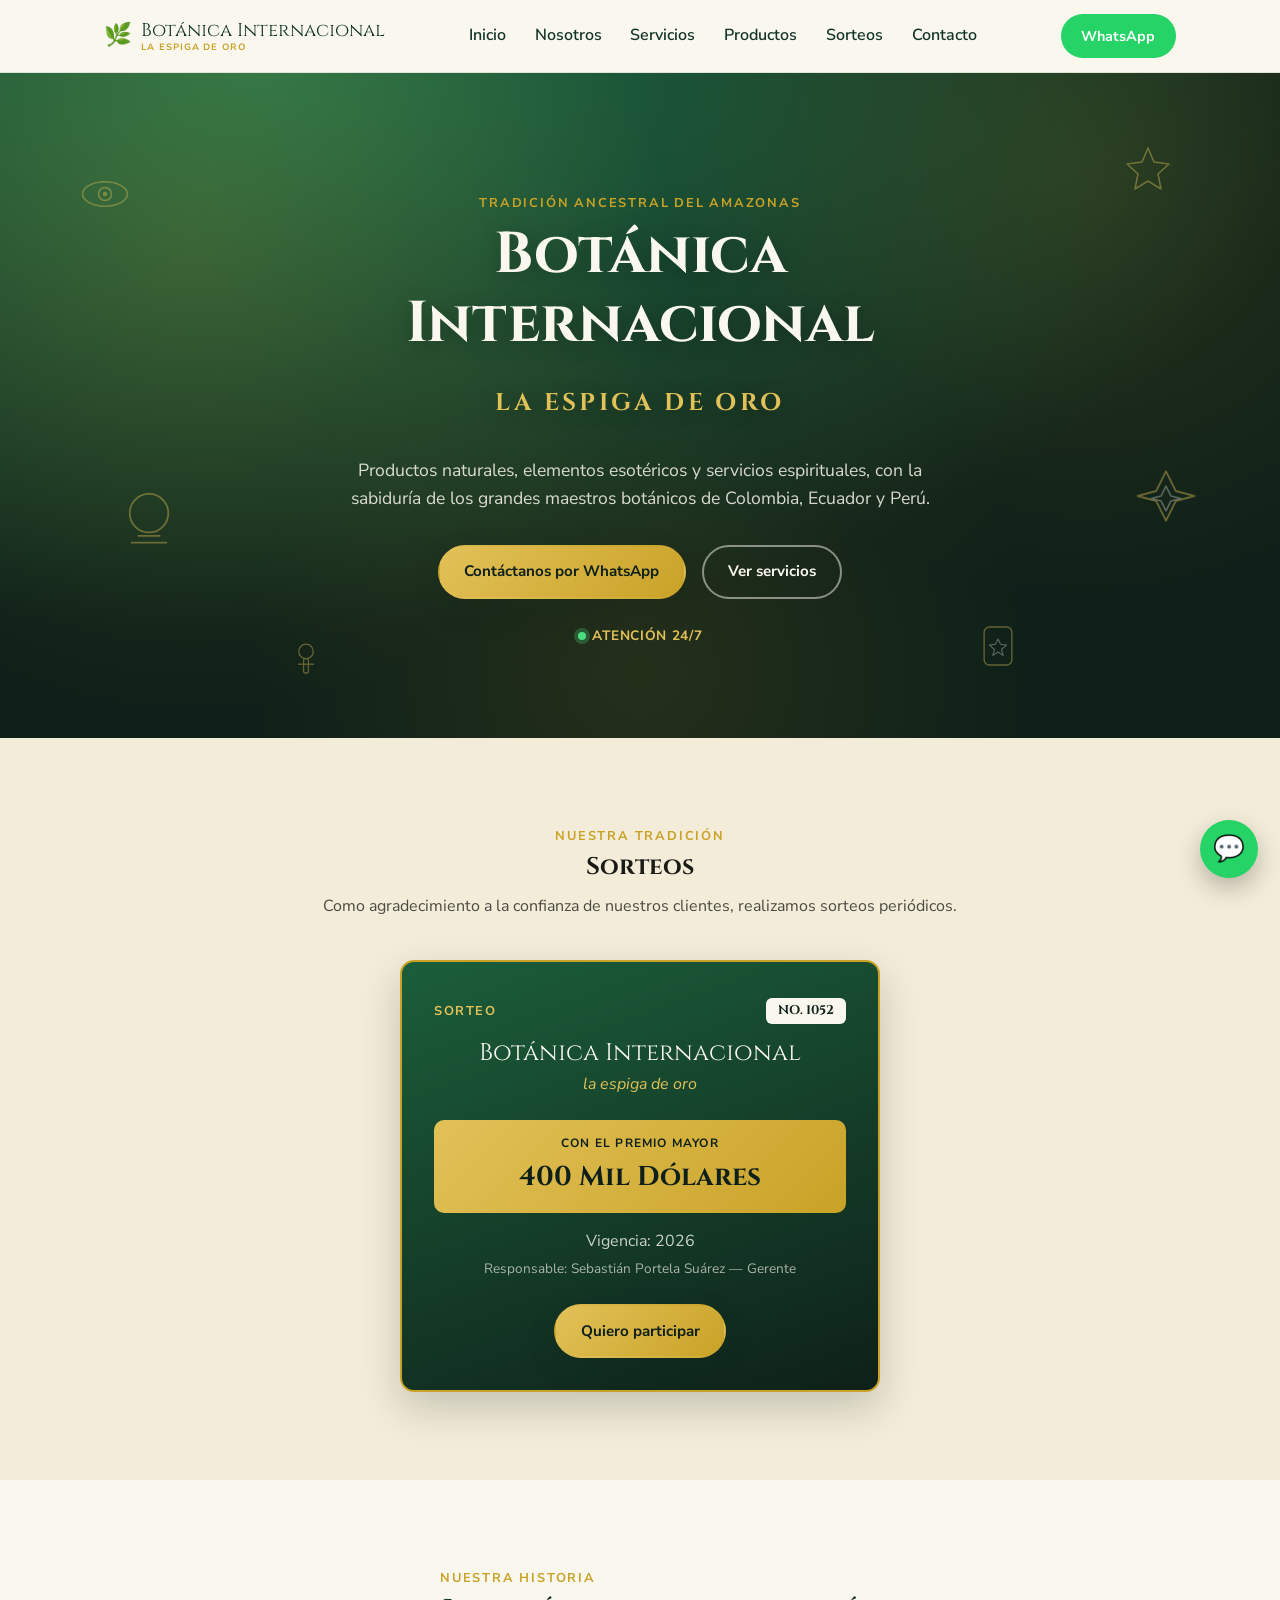
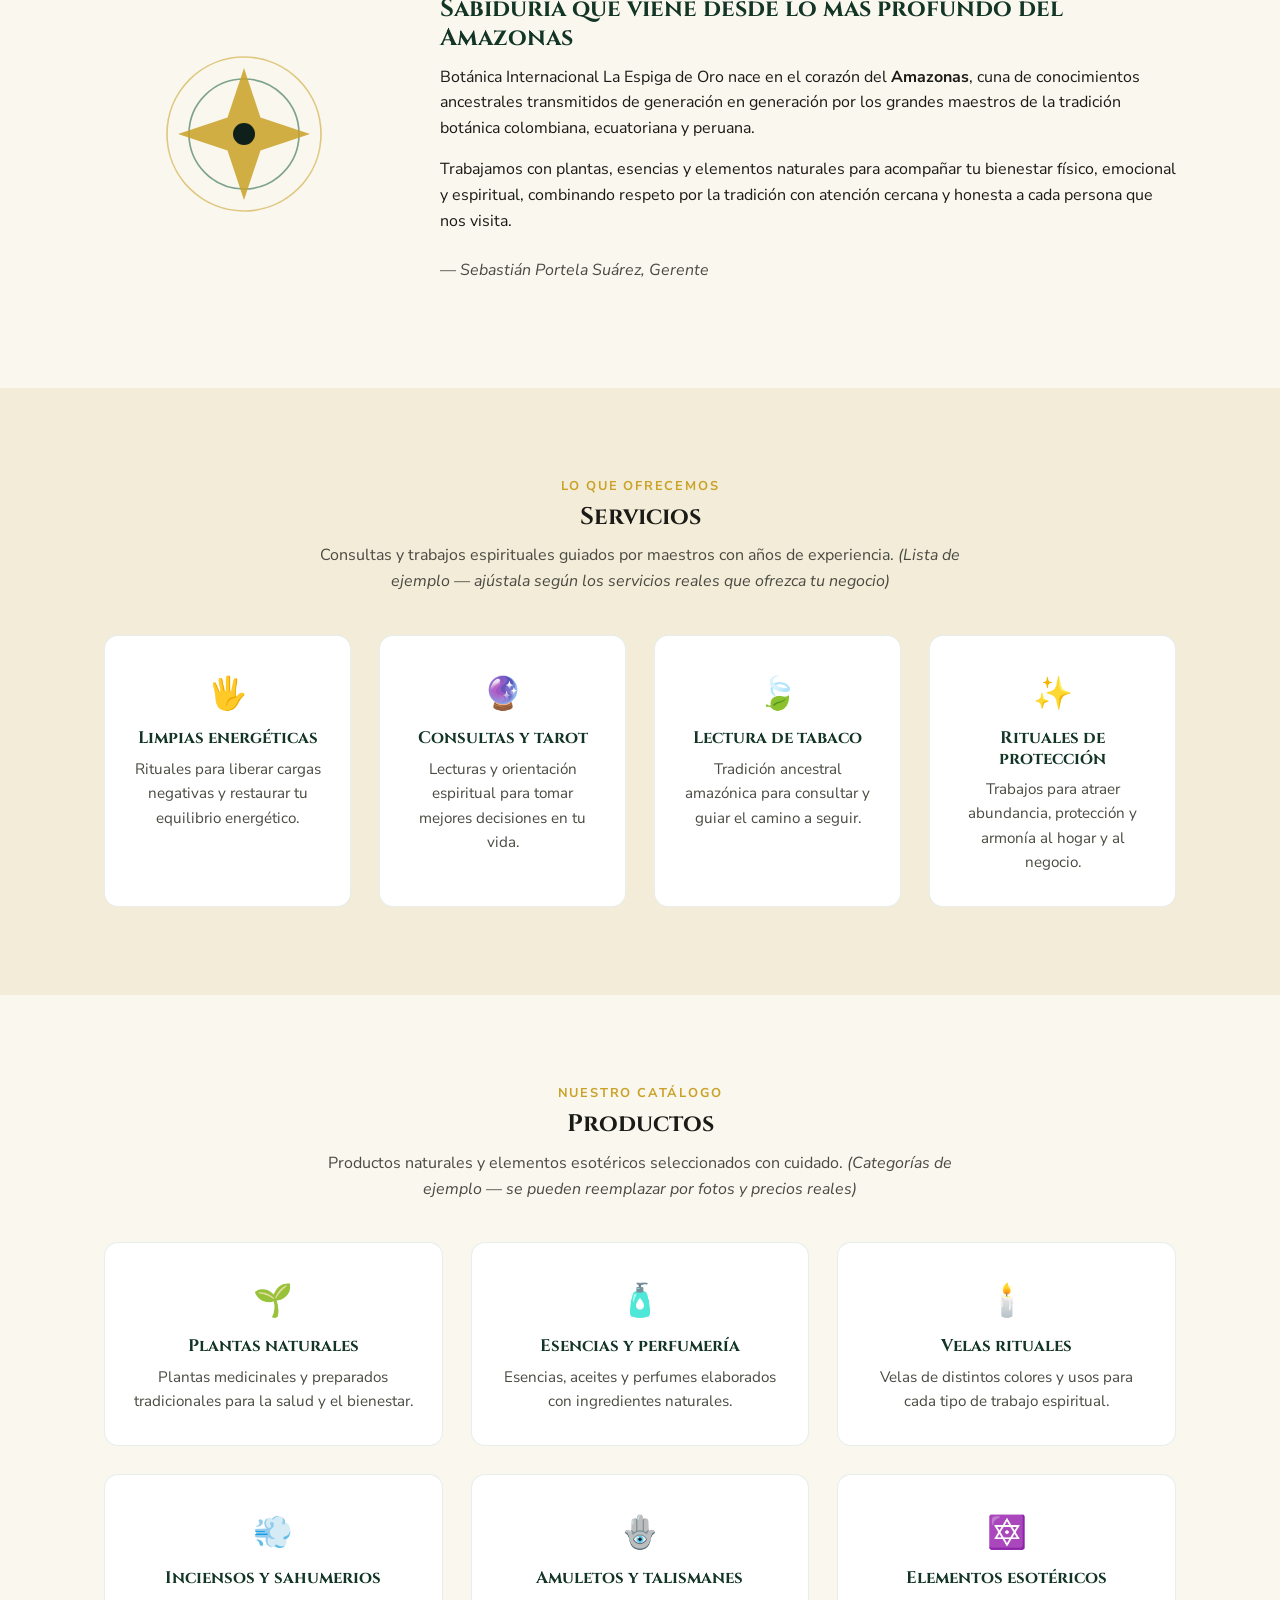
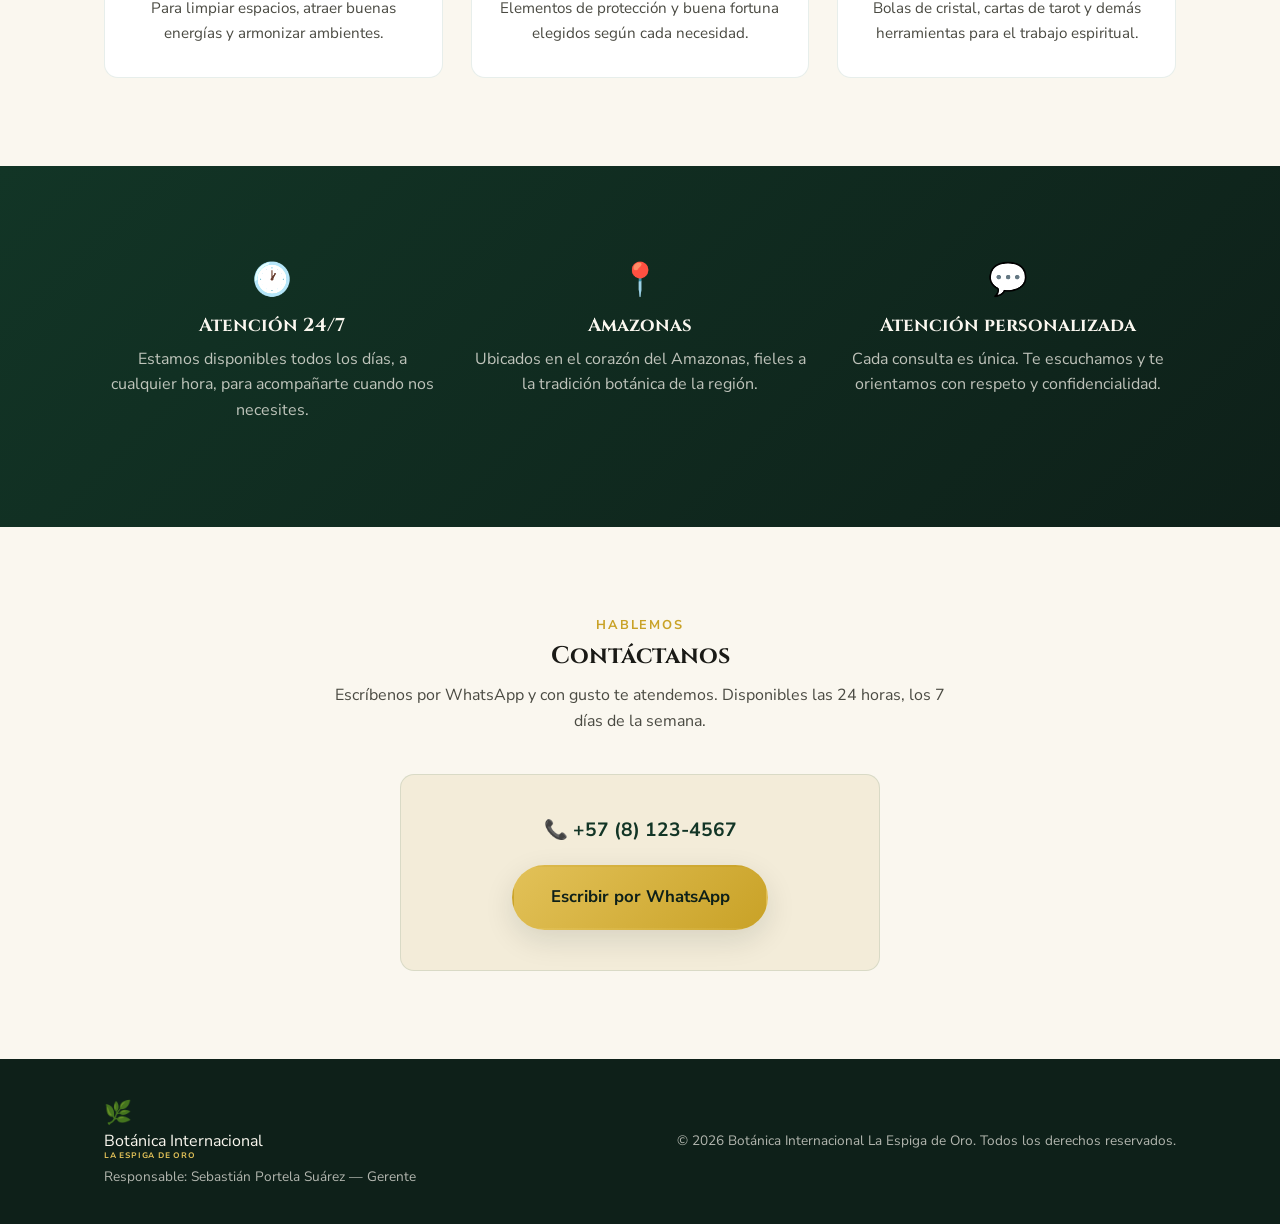
==== commit 1974f869: "change section sorteo" ====
--- a/index.html
+++ b/index.html
@@ -31,7 +31,7 @@
       <a href="#contacto">Contacto</a>
     </nav>
 
-    <a href="https://wa.me/573000000000?text=Hola%2C%20quisiera%20más%20información" target="_blank" rel="noopener" class="btn btn-whatsapp header-cta">
+    <a href="https://wa.me/5781234567?text=Hola%2C%20quisiera%20más%20información" target="_blank" rel="noopener" class="btn btn-whatsapp header-cta">
       WhatsApp
     </a>
 
@@ -63,11 +63,43 @@
       con la sabiduría de los grandes maestros botánicos de Colombia, Ecuador y Perú.
     </p>
     <div class="hero-actions">
-      <a href="https://wa.me/573000000000?text=Hola%2C%20quisiera%20más%20información" target="_blank" rel="noopener" class="btn btn-gold">Contáctanos por WhatsApp</a>
+      <a href="https://wa.me/5781234567?text=Hola%2C%20quisiera%20más%20información" target="_blank" rel="noopener" class="btn btn-gold">Contáctanos por WhatsApp</a>
       <a href="#servicios" class="btn btn-outline">Ver servicios</a>
     </div>
     <div class="hero-badge">
       <span class="dot"></span> Atención 24/7
+    </div>
+  </div>
+</section>
+
+<!-- ===== SORTEOS ===== -->
+<section class="section section-alt sorteo-section" id="sorteos">
+  <div class="container">
+    <p class="eyebrow center">Nuestra tradición</p>
+    <h2 class="center">Sorteos</h2>
+    <p class="section-lead center">
+      Como agradecimiento a la confianza de nuestros clientes, realizamos sorteos periódicos.
+    </p>
+
+    <div class="ticket-card">
+      <div class="ticket-top">
+        <span>Sorteo</span>
+        <span class="ticket-number">No. 1052</span>
+      </div>
+      <div class="ticket-brand">Botánica Internacional</div>
+      <div class="ticket-sub">la espiga de oro</div>
+
+      <div class="ticket-prize">
+        <span class="ticket-prize-label">Con el premio mayor</span>
+        <span class="ticket-prize-amount">400 Mil Dólares</span>
+      </div>
+
+      <p class="ticket-period">Vigencia: 2026</p>
+      <p class="ticket-responsable">Responsable: Sebastián Portela Suárez — Gerente</p>
+
+      <a href="https://wa.me/5781234567?text=Hola%2C%20quiero%20información%20del%20sorteo" target="_blank" rel="noopener" class="btn btn-gold ticket-cta">
+        Quiero participar
+      </a>
     </div>
   </div>
 </section>
@@ -181,42 +213,6 @@
   </div>
 </section>
 
-<!-- ===== SORTEOS ===== -->
-<section class="section section-alt sorteo-section" id="sorteos">
-  <div class="container">
-    <p class="eyebrow center">Nuestra tradición</p>
-    <h2 class="center">Sorteos</h2>
-    <p class="section-lead center">
-      Como agradecimiento a la confianza de nuestros clientes, realizamos sorteos periódicos.
-    </p>
-
-    <div class="ticket-card">
-      <div class="ticket-top">
-        <span>Sorteo</span>
-        <span class="ticket-number">No. 1052</span>
-      </div>
-      <div class="ticket-brand">Botánica Internacional</div>
-      <div class="ticket-sub">la espiga de oro</div>
-
-      <div class="ticket-prize">
-        <span class="ticket-prize-label">Con el premio mayor</span>
-        <span class="ticket-prize-amount">800 Mil Dólares</span>
-      </div>
-
-      <p class="ticket-period">Vigencia: 2024 – 2025</p>
-      <p class="ticket-responsable">Responsable: Sebastián Portela Suárez — Gerente</p>
-
-      <span class="placeholder-tag placeholder-tag-dark">
-        Datos tomados del ticket físico de ejemplo — confirmar si sigue vigente o reemplazar por el sorteo actual
-      </span>
-
-      <a href="https://wa.me/573000000000?text=Hola%2C%20quiero%20información%20del%20sorteo" target="_blank" rel="noopener" class="btn btn-gold ticket-cta">
-        Quiero participar
-      </a>
-    </div>
-  </div>
-</section>
-
 <!-- ===== ATENCIÓN / UBICACIÓN ===== -->
 <section class="section section-dark" id="atencion">
   <div class="container atencion-grid">
@@ -249,10 +245,9 @@
 
     <div class="contact-box">
       <p class="contact-phone">
-        📞 <strong>+57 300 000 0000</strong>
-        <span class="placeholder-tag">número de ejemplo — reemplazar por el real</span>
+        📞 <strong>+57 (8) 123-4567</strong>
       </p>
-      <a href="https://wa.me/573000000000?text=Hola%2C%20quisiera%20más%20información" target="_blank" rel="noopener" class="btn btn-gold btn-lg">
+      <a href="https://wa.me/5781234567?text=Hola%2C%20quisiera%20más%20información" target="_blank" rel="noopener" class="btn btn-gold btn-lg">
         Escribir por WhatsApp
       </a>
     </div>
@@ -275,7 +270,7 @@
 </footer>
 
 <!-- Botón flotante de WhatsApp -->
-<a href="https://wa.me/573000000000?text=Hola%2C%20quisiera%20más%20información" target="_blank" rel="noopener" class="whatsapp-float" aria-label="Escríbenos por WhatsApp">
+<a href="https://wa.me/5781234567?text=Hola%2C%20quisiera%20más%20información" target="_blank" rel="noopener" class="whatsapp-float" aria-label="Escríbenos por WhatsApp">
   💬
 </a>
 
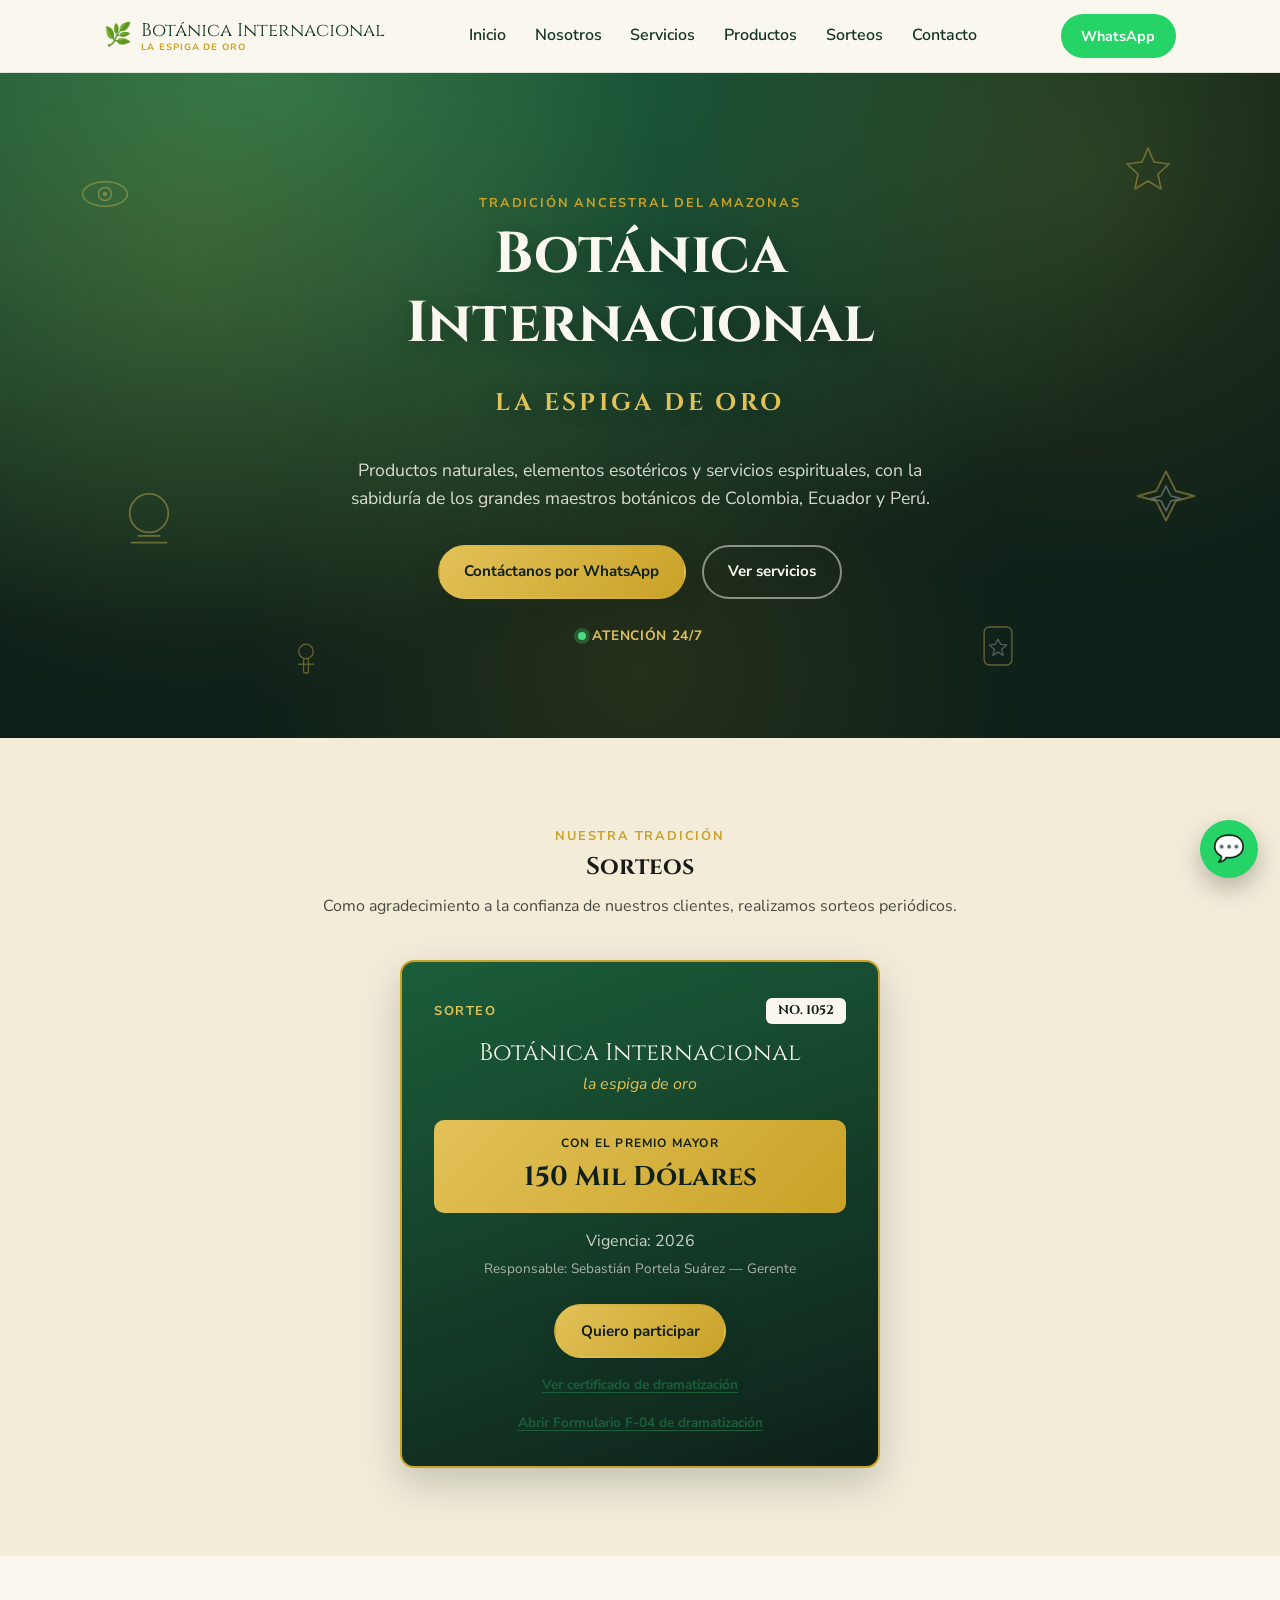
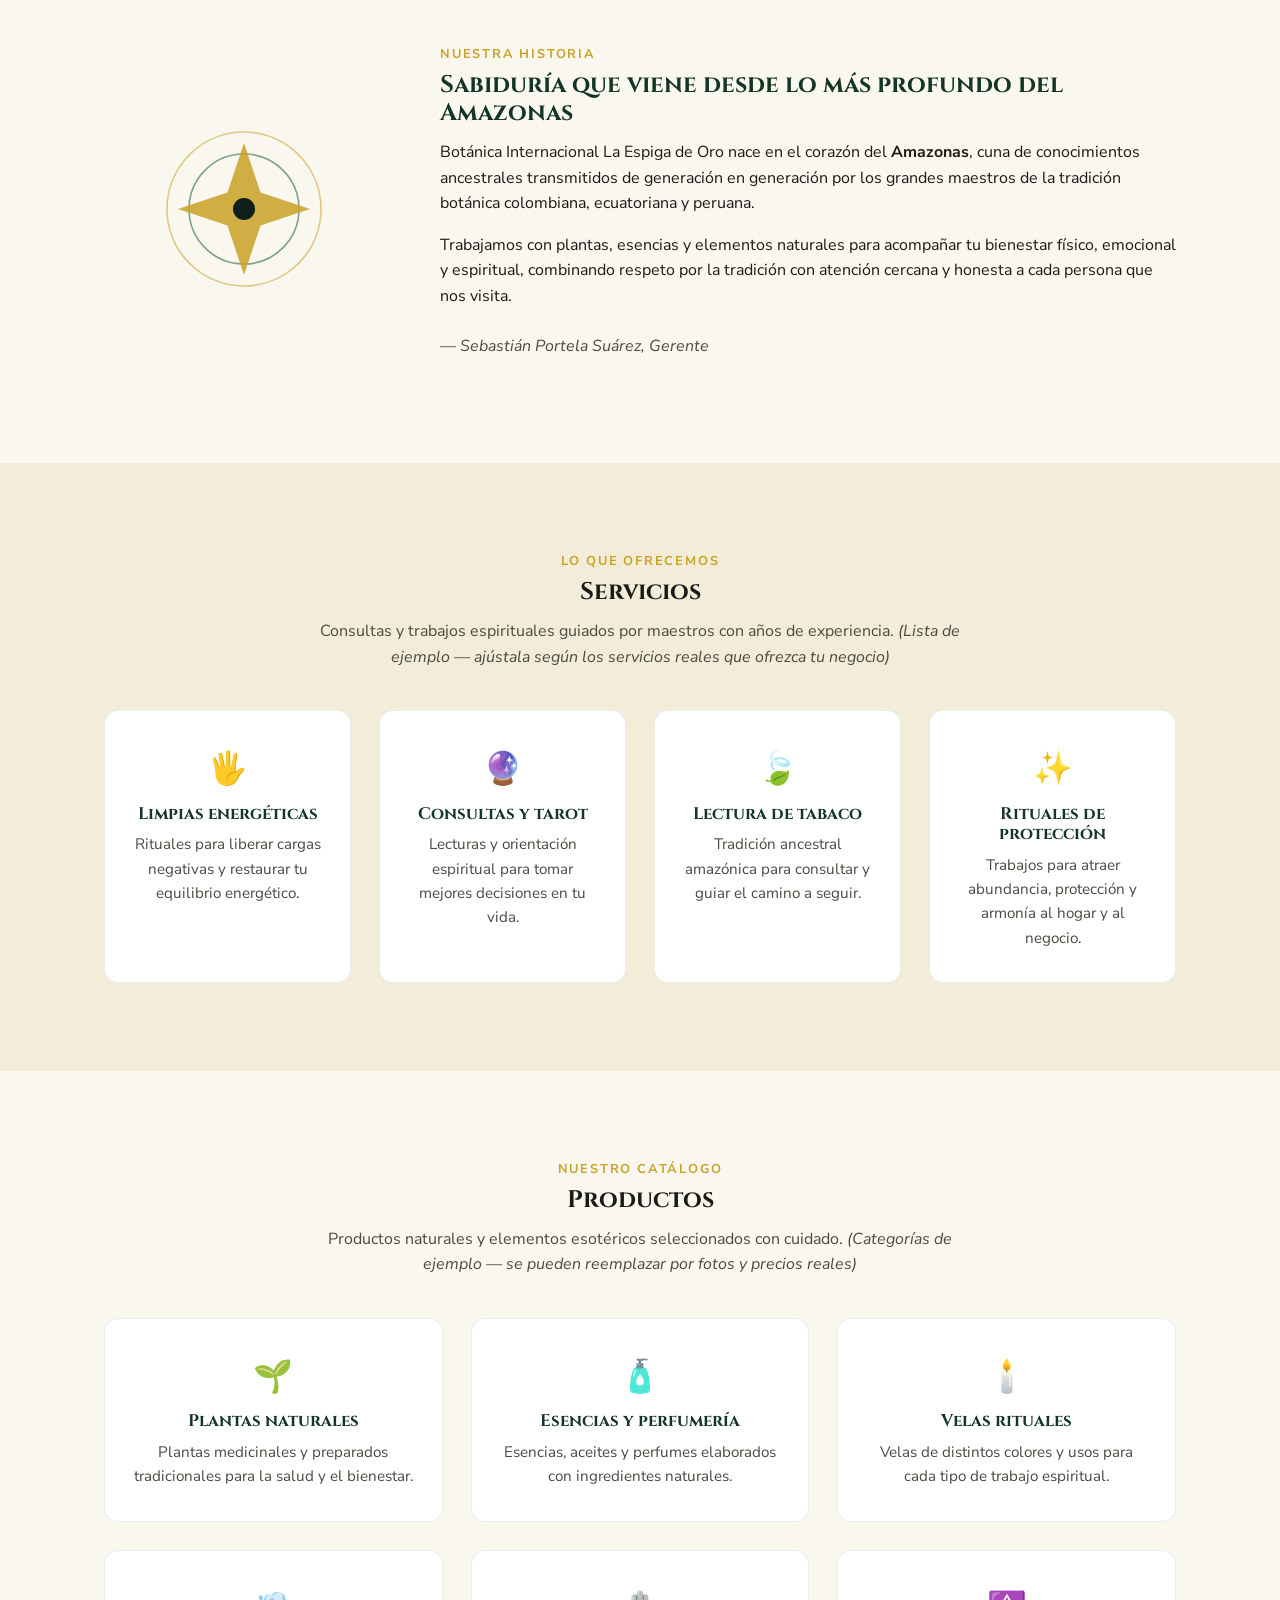
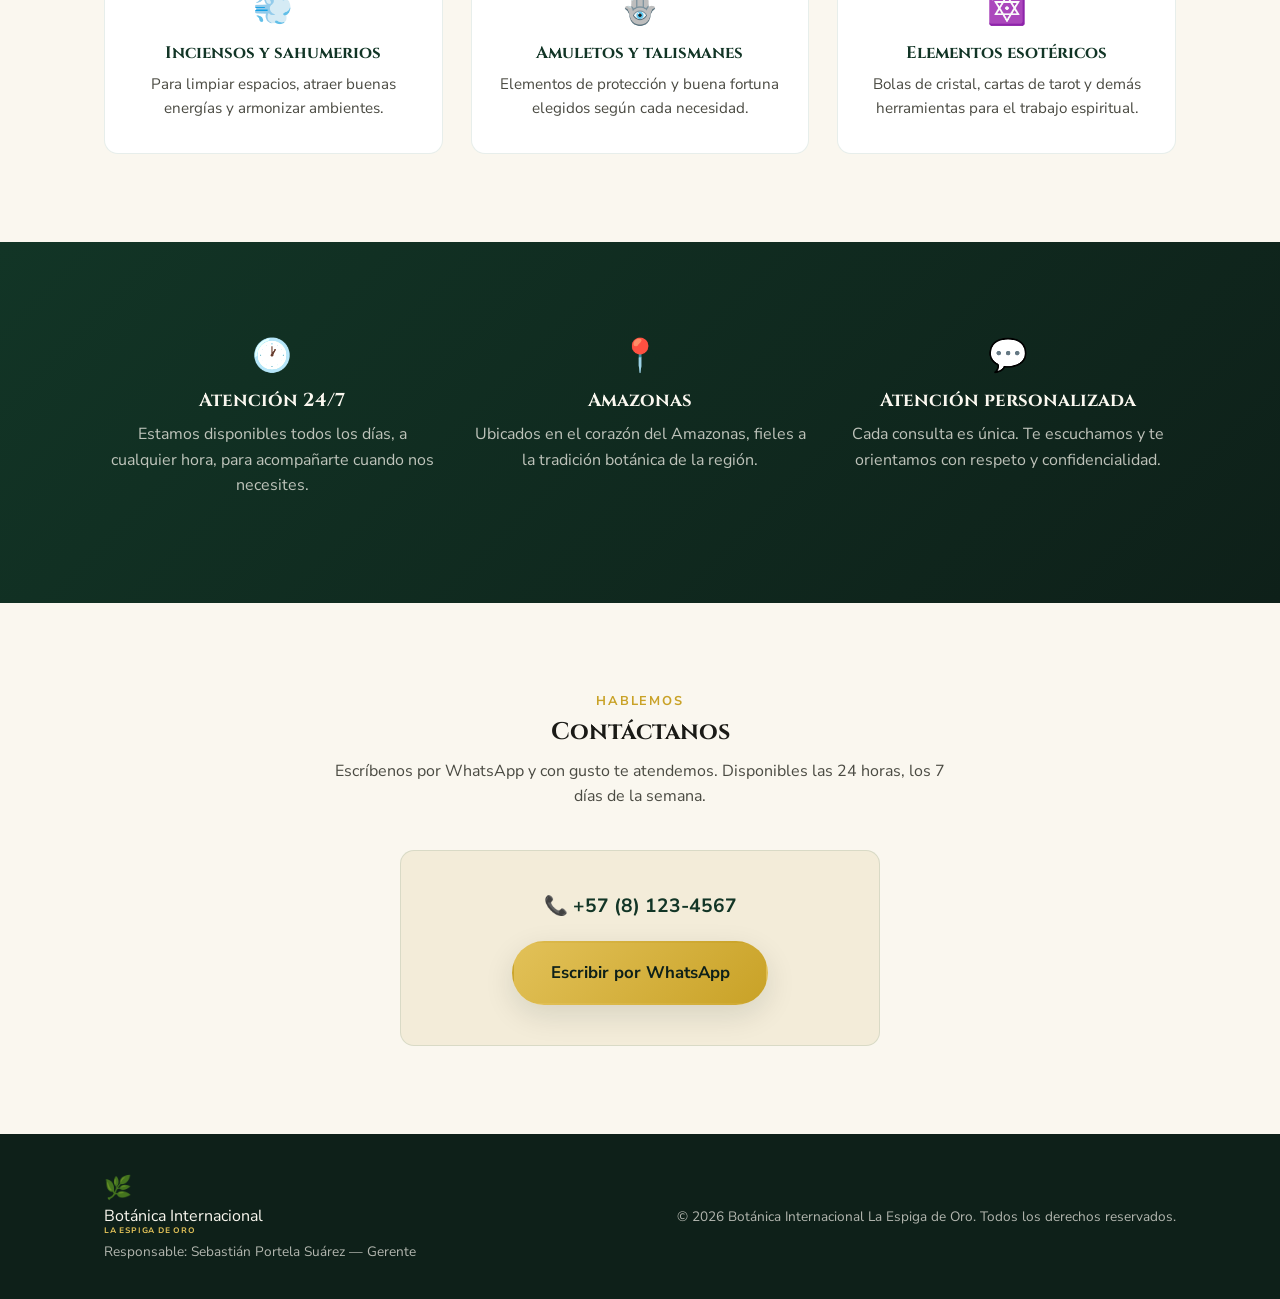
==== commit c25adacb: "change page" ====
--- a/index.html
+++ b/index.html
@@ -91,7 +91,7 @@
 
       <div class="ticket-prize">
         <span class="ticket-prize-label">Con el premio mayor</span>
-        <span class="ticket-prize-amount">400 Mil Dólares</span>
+        <span class="ticket-prize-amount">150 Mil Dólares</span>
       </div>
 
       <p class="ticket-period">Vigencia: 2026</p>
@@ -100,6 +100,8 @@
       <a href="https://wa.me/5781234567?text=Hola%2C%20quiero%20información%20del%20sorteo" target="_blank" rel="noopener" class="btn btn-gold ticket-cta">
         Quiero participar
       </a>
+      <a href="certificado-dramatizacion.html" class="ticket-doc-link">Ver certificado de dramatización</a>
+      <a href="formulario-f04-dramatizacion.html" class="ticket-doc-link">Abrir Formulario F-04 de dramatización</a>
     </div>
   </div>
 </section>
--- a/css/styles.css
+++ b/css/styles.css
@@ -89,6 +89,15 @@
   font-size:.9rem;
 }
 .btn-lg{padding:1em 2.2em;font-size:1.05rem;}
+.ticket-doc-link{
+  display:block;
+  margin-top:1rem;
+  color:var(--green-800);
+  font-size:.85rem;
+  font-weight:700;
+  text-decoration:underline;
+  text-underline-offset:3px;
+}
 
 /* ---------- Header ---------- */
 .site-header{
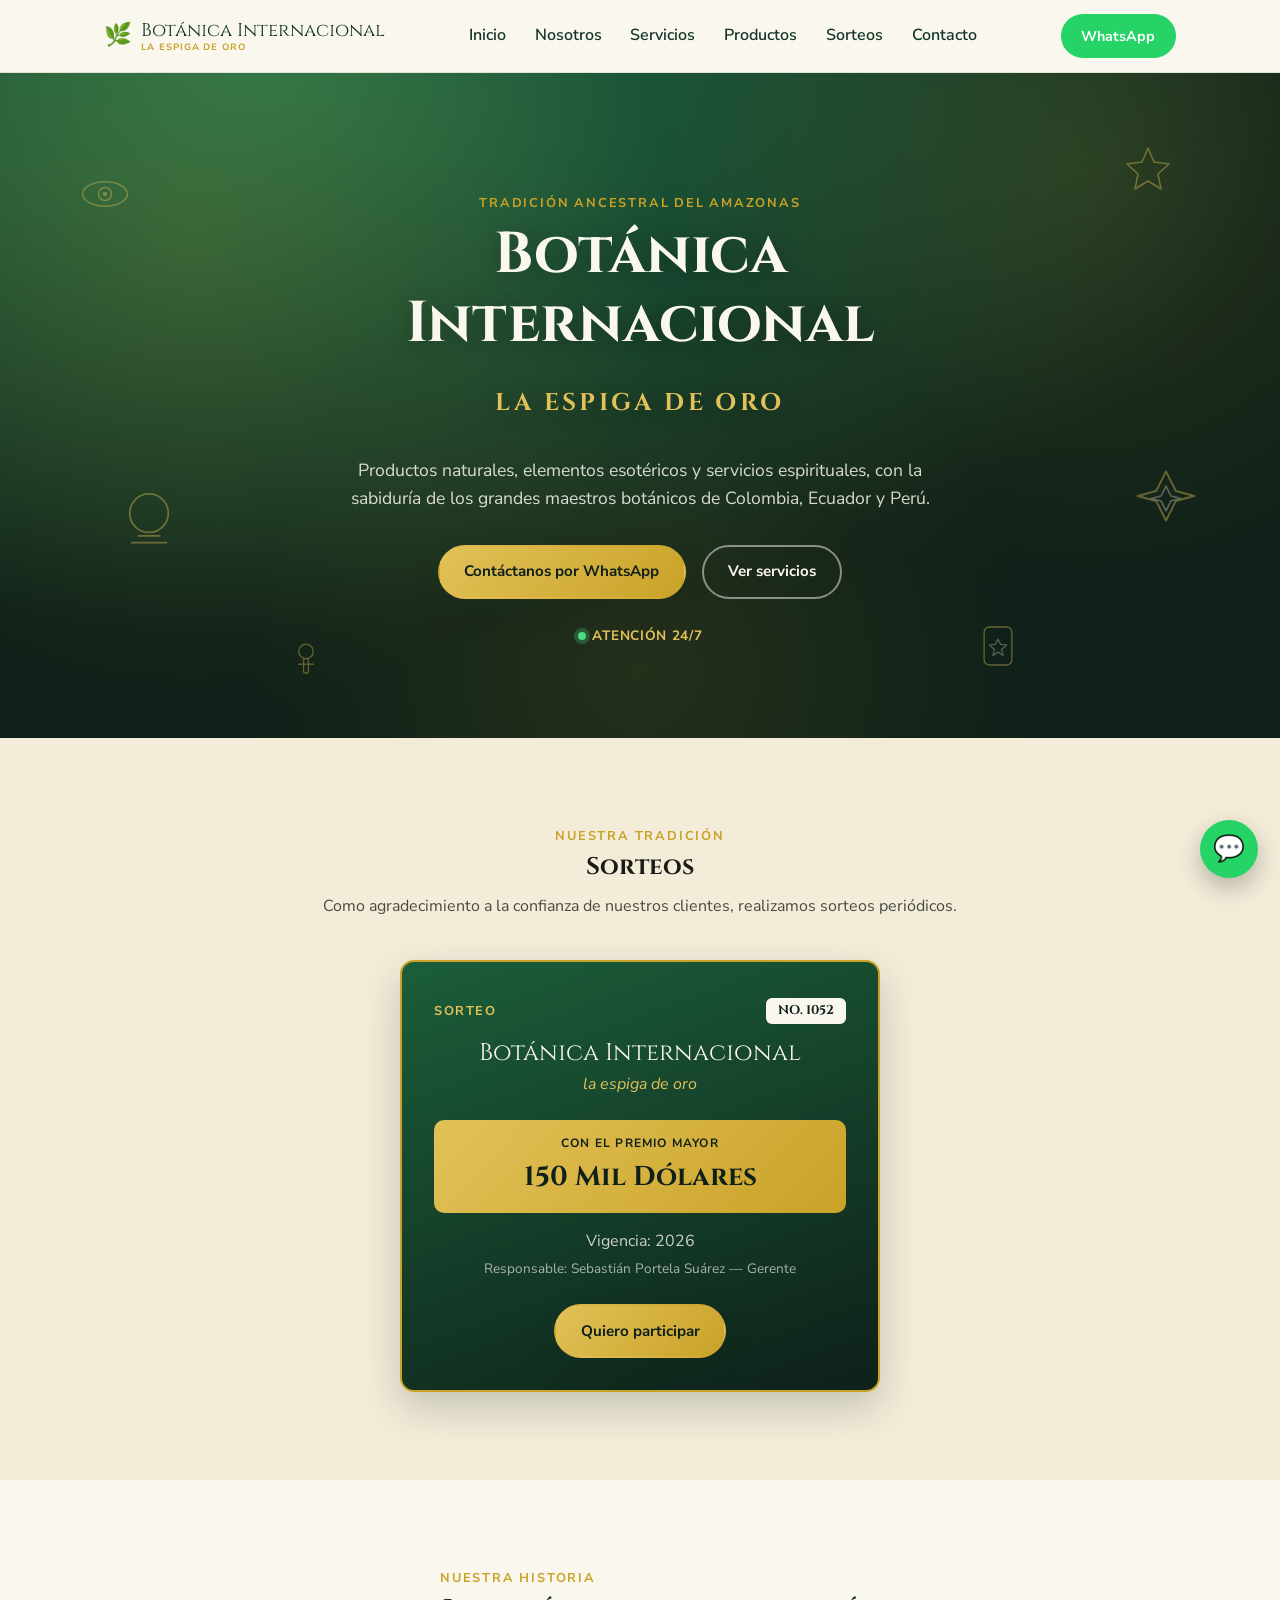
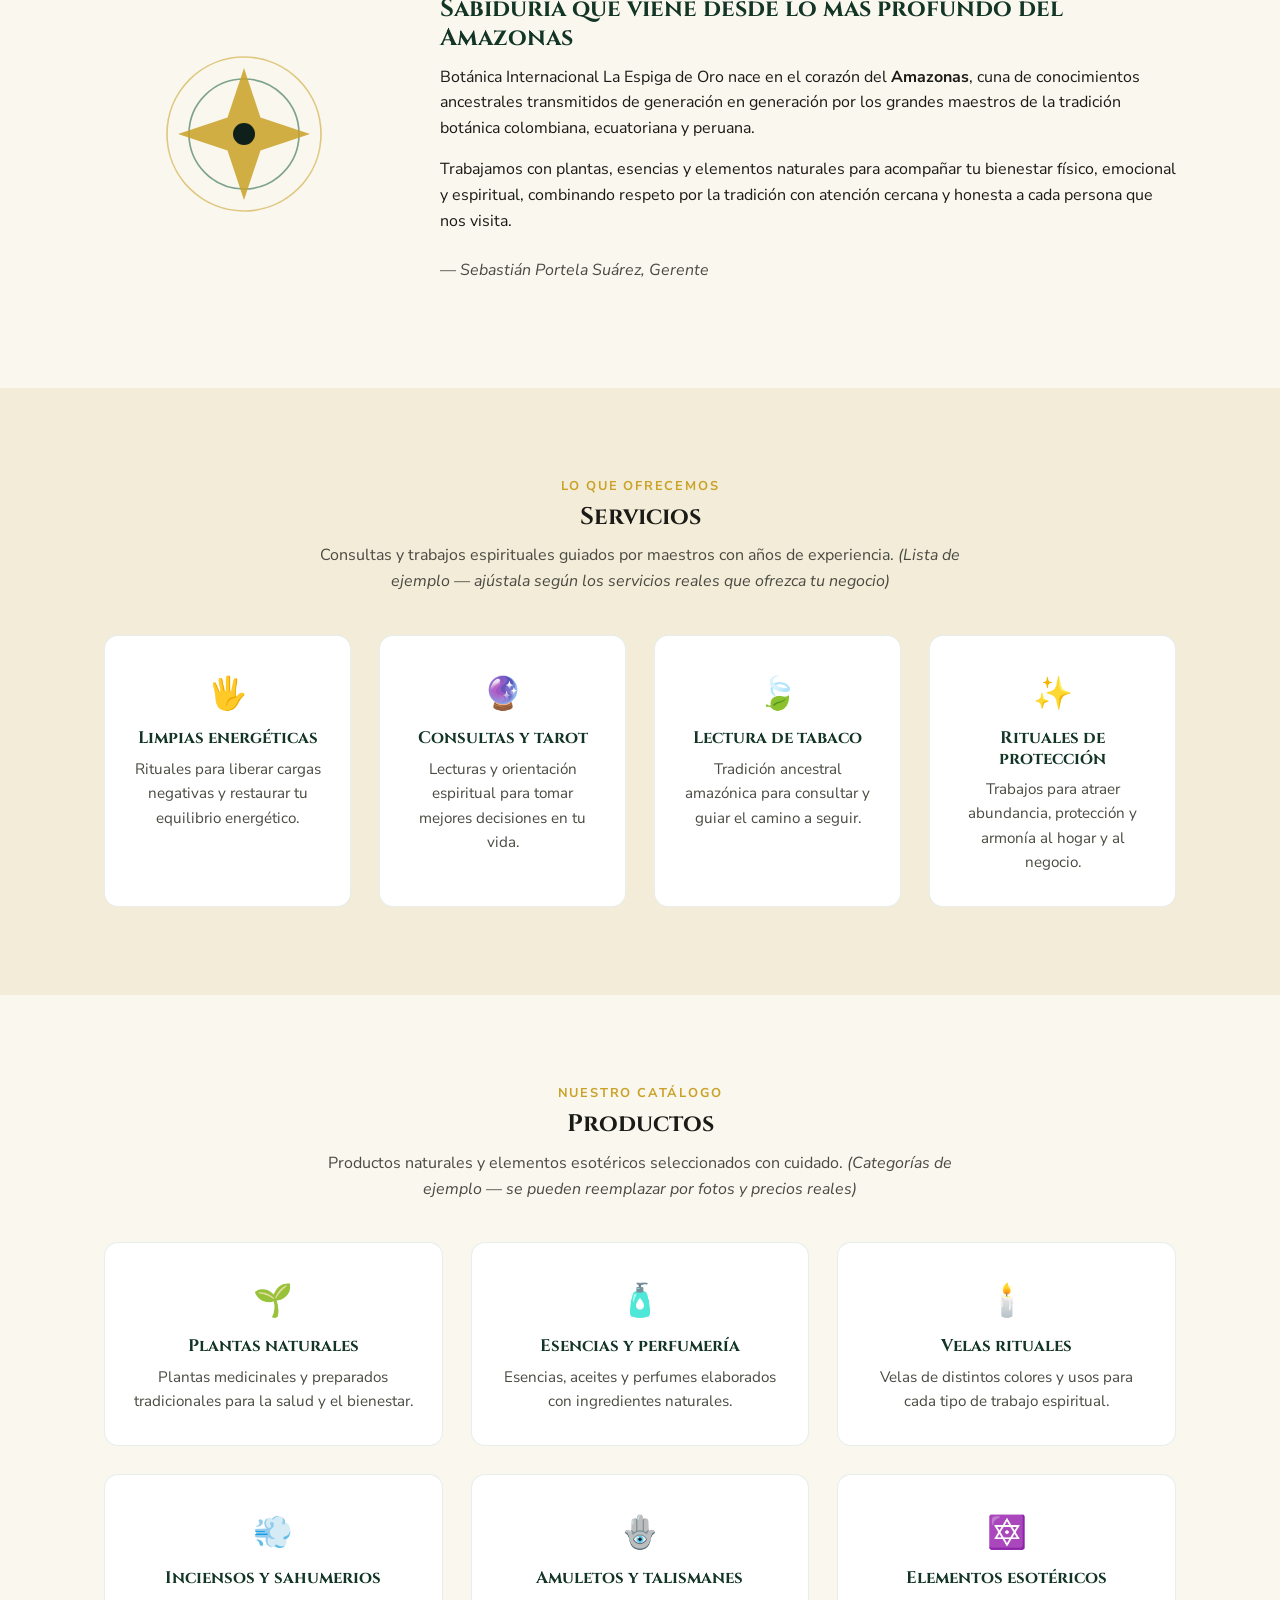
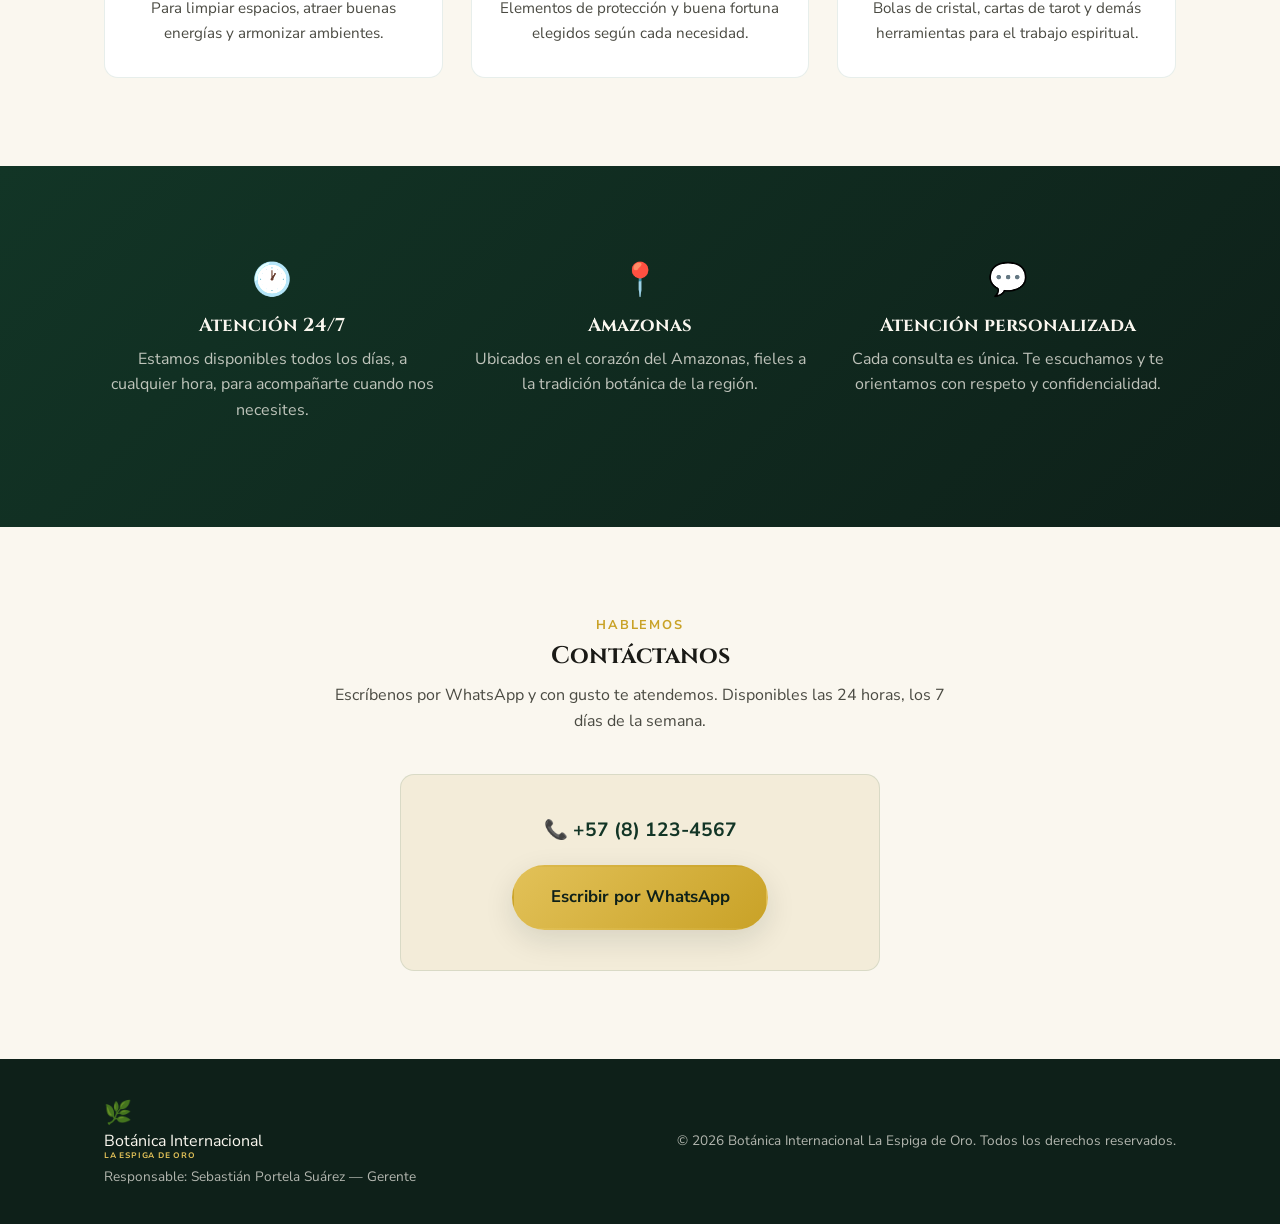
==== commit 08c1a1d5: "change" ====
--- a/index.html
+++ b/index.html
@@ -100,8 +100,6 @@
       <a href="https://wa.me/5781234567?text=Hola%2C%20quiero%20información%20del%20sorteo" target="_blank" rel="noopener" class="btn btn-gold ticket-cta">
         Quiero participar
       </a>
-      <a href="certificado-dramatizacion.html" class="ticket-doc-link">Ver certificado de dramatización</a>
-      <a href="formulario-f04-dramatizacion.html" class="ticket-doc-link">Abrir Formulario F-04 de dramatización</a>
     </div>
   </div>
 </section>
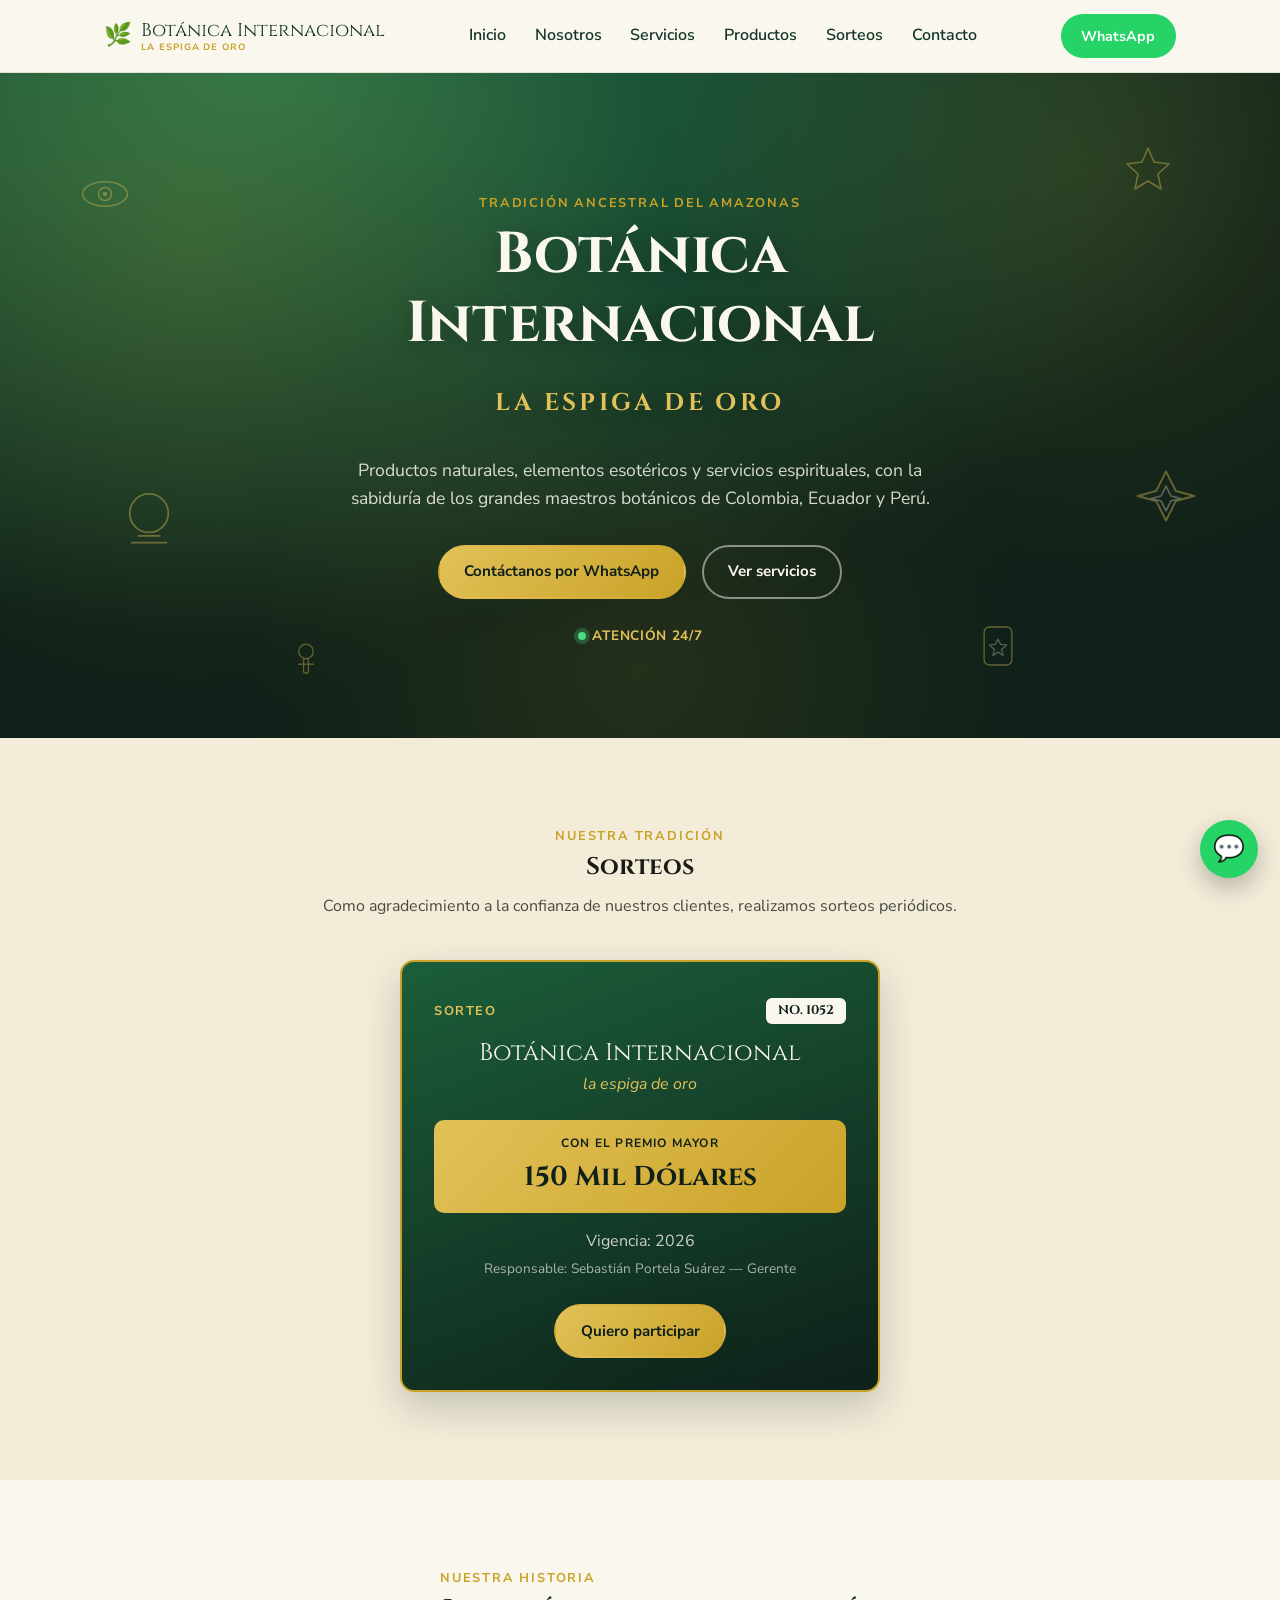
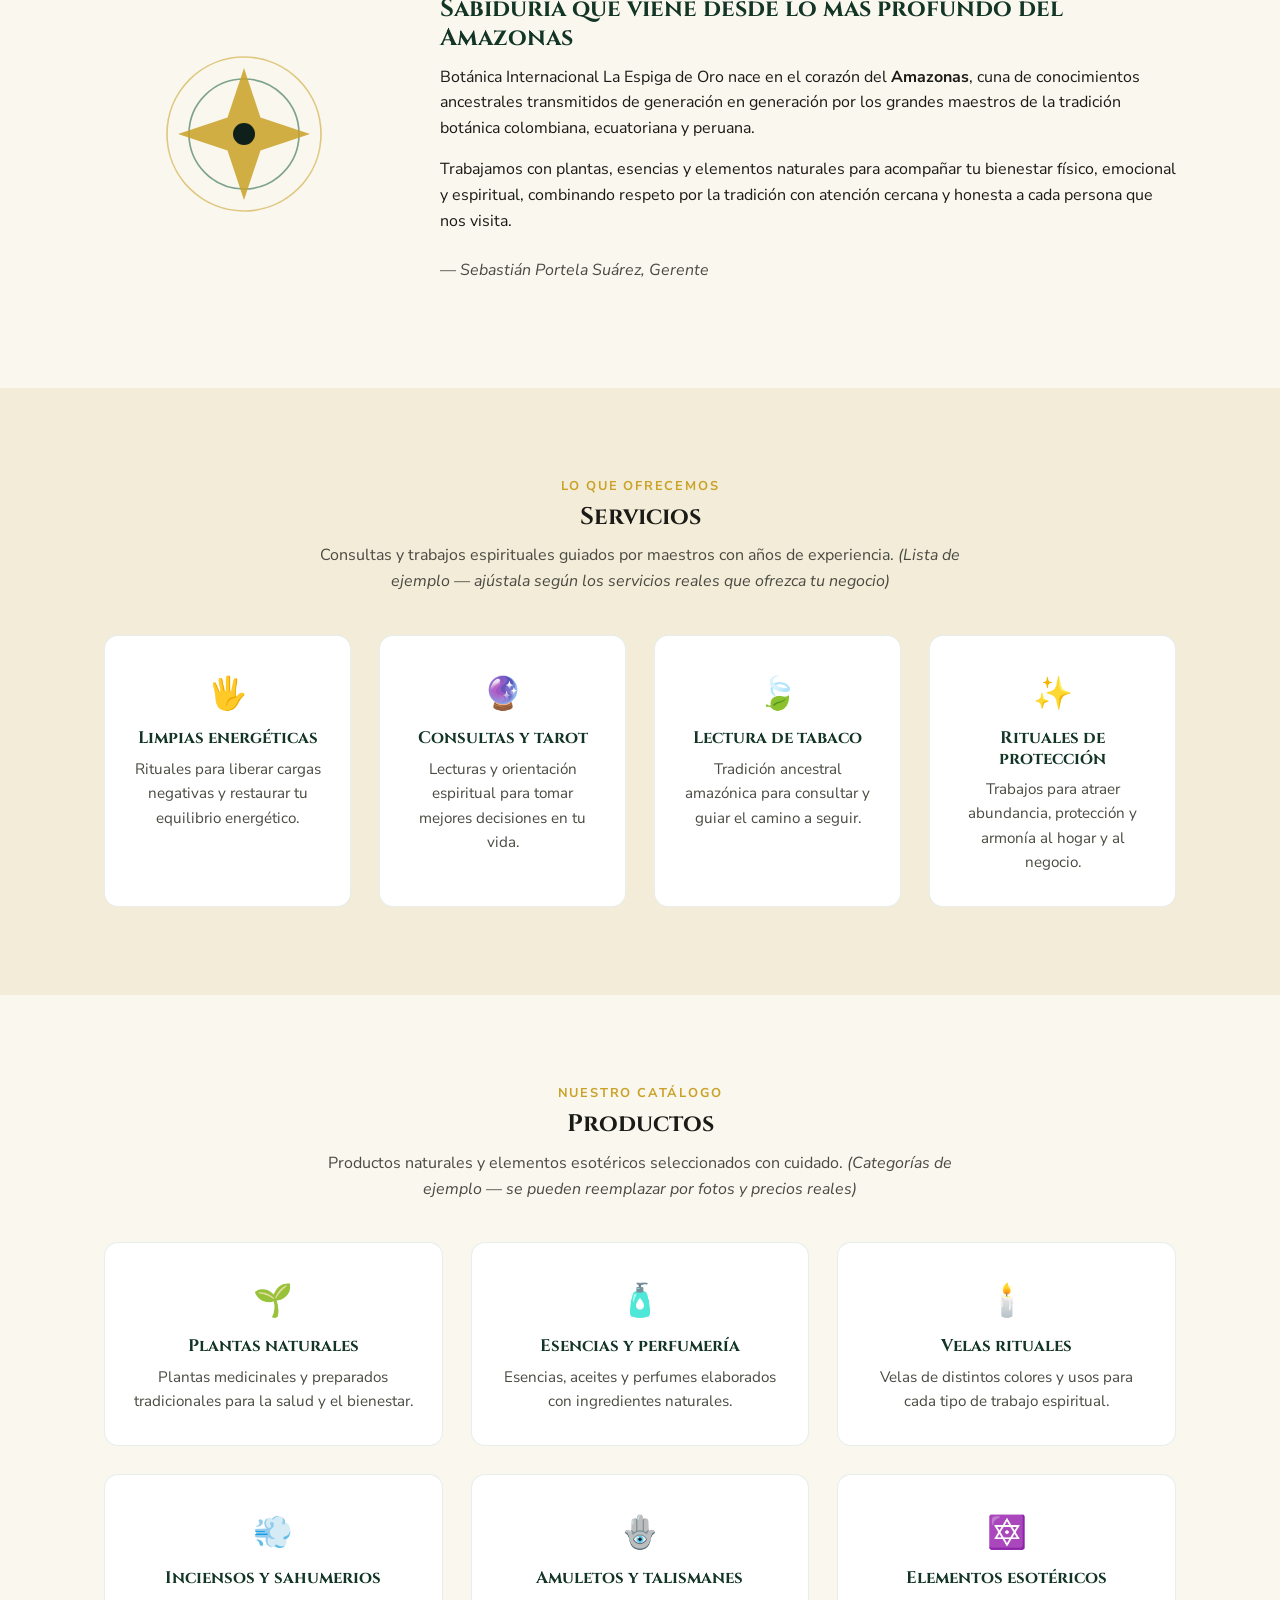
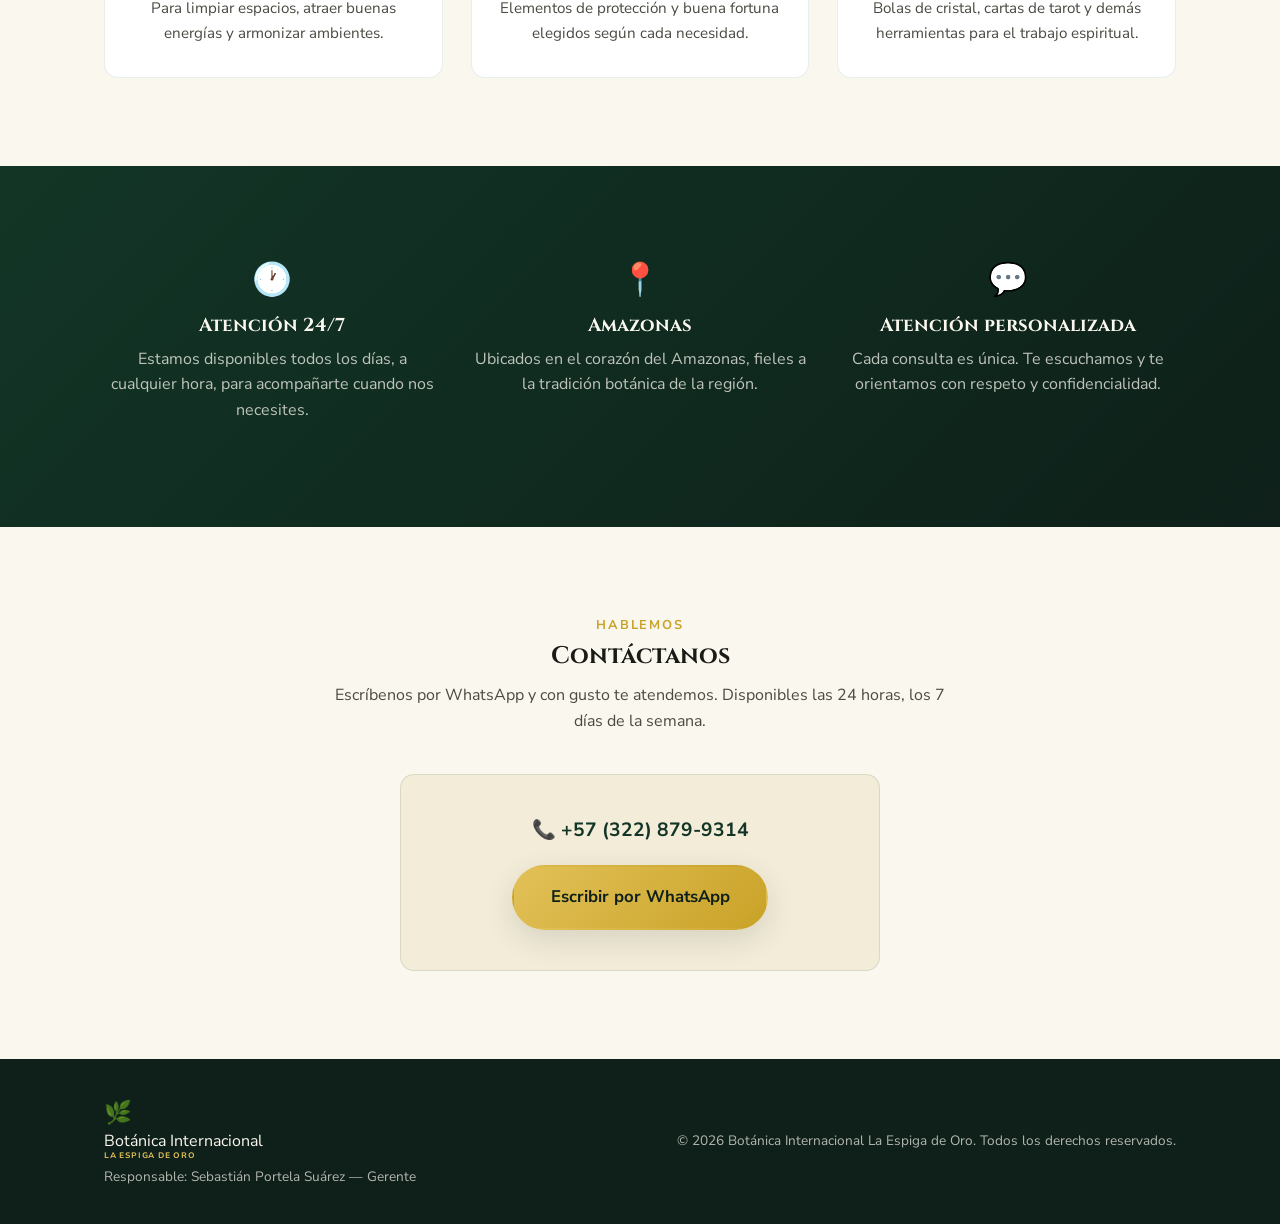
==== commit 36d99bdf: "change page" ====
--- a/index.html
+++ b/index.html
@@ -3,6 +3,7 @@
 <head>
 <meta charset="UTF-8">
 <meta name="viewport" content="width=device-width, initial-scale=1.0">
+<link rel="icon" type="image/png" href="assets/img/favicon.png">
 <title>Botánica Internacional La Espiga de Oro | Productos Naturales y Elementos Esotéricos - Amazonas</title>
 <meta name="description" content="Botánica Internacional La Espiga de Oro: productos naturales, elementos esotéricos, servicios espirituales y sorteos con sabiduría ancestral del Amazonas. Atención 24/7.">
 <link rel="preconnect" href="https://fonts.googleapis.com">
@@ -31,7 +32,7 @@
       <a href="#contacto">Contacto</a>
     </nav>
 
-    <a href="https://wa.me/5781234567?text=Hola%2C%20quisiera%20más%20información" target="_blank" rel="noopener" class="btn btn-whatsapp header-cta">
+    <a href="https://wa.me/573228799314?text=Hola%2C%20quisiera%20más%20información" target="_blank" rel="noopener" class="btn btn-whatsapp header-cta">
       WhatsApp
     </a>
 
@@ -63,7 +64,7 @@
       con la sabiduría de los grandes maestros botánicos de Colombia, Ecuador y Perú.
     </p>
     <div class="hero-actions">
-      <a href="https://wa.me/5781234567?text=Hola%2C%20quisiera%20más%20información" target="_blank" rel="noopener" class="btn btn-gold">Contáctanos por WhatsApp</a>
+      <a href="https://wa.me/573228799314?text=Hola%2C%20quisiera%20más%20información" target="_blank" rel="noopener" class="btn btn-gold">Contáctanos por WhatsApp</a>
       <a href="#servicios" class="btn btn-outline">Ver servicios</a>
     </div>
     <div class="hero-badge">
@@ -97,7 +98,7 @@
       <p class="ticket-period">Vigencia: 2026</p>
       <p class="ticket-responsable">Responsable: Sebastián Portela Suárez — Gerente</p>
 
-      <a href="https://wa.me/5781234567?text=Hola%2C%20quiero%20información%20del%20sorteo" target="_blank" rel="noopener" class="btn btn-gold ticket-cta">
+      <a href="https://wa.me/573228799314?text=Hola%2C%20quiero%20información%20del%20sorteo" target="_blank" rel="noopener" class="btn btn-gold ticket-cta">
         Quiero participar
       </a>
     </div>
@@ -245,9 +246,9 @@
 
     <div class="contact-box">
       <p class="contact-phone">
-        📞 <strong>+57 (8) 123-4567</strong>
+        📞 <strong>+57 (322) 879-9314</strong>
       </p>
-      <a href="https://wa.me/5781234567?text=Hola%2C%20quisiera%20más%20información" target="_blank" rel="noopener" class="btn btn-gold btn-lg">
+      <a href="https://wa.me/573228799314?text=Hola%2C%20quisiera%20más%20información" target="_blank" rel="noopener" class="btn btn-gold btn-lg">
         Escribir por WhatsApp
       </a>
     </div>
@@ -270,7 +271,7 @@
 </footer>
 
 <!-- Botón flotante de WhatsApp -->
-<a href="https://wa.me/5781234567?text=Hola%2C%20quisiera%20más%20información" target="_blank" rel="noopener" class="whatsapp-float" aria-label="Escríbenos por WhatsApp">
+<a href="https://wa.me/573228799314?text=Hola%2C%20quisiera%20más%20información" target="_blank" rel="noopener" class="whatsapp-float" aria-label="Escríbenos por WhatsApp">
   💬
 </a>
 
